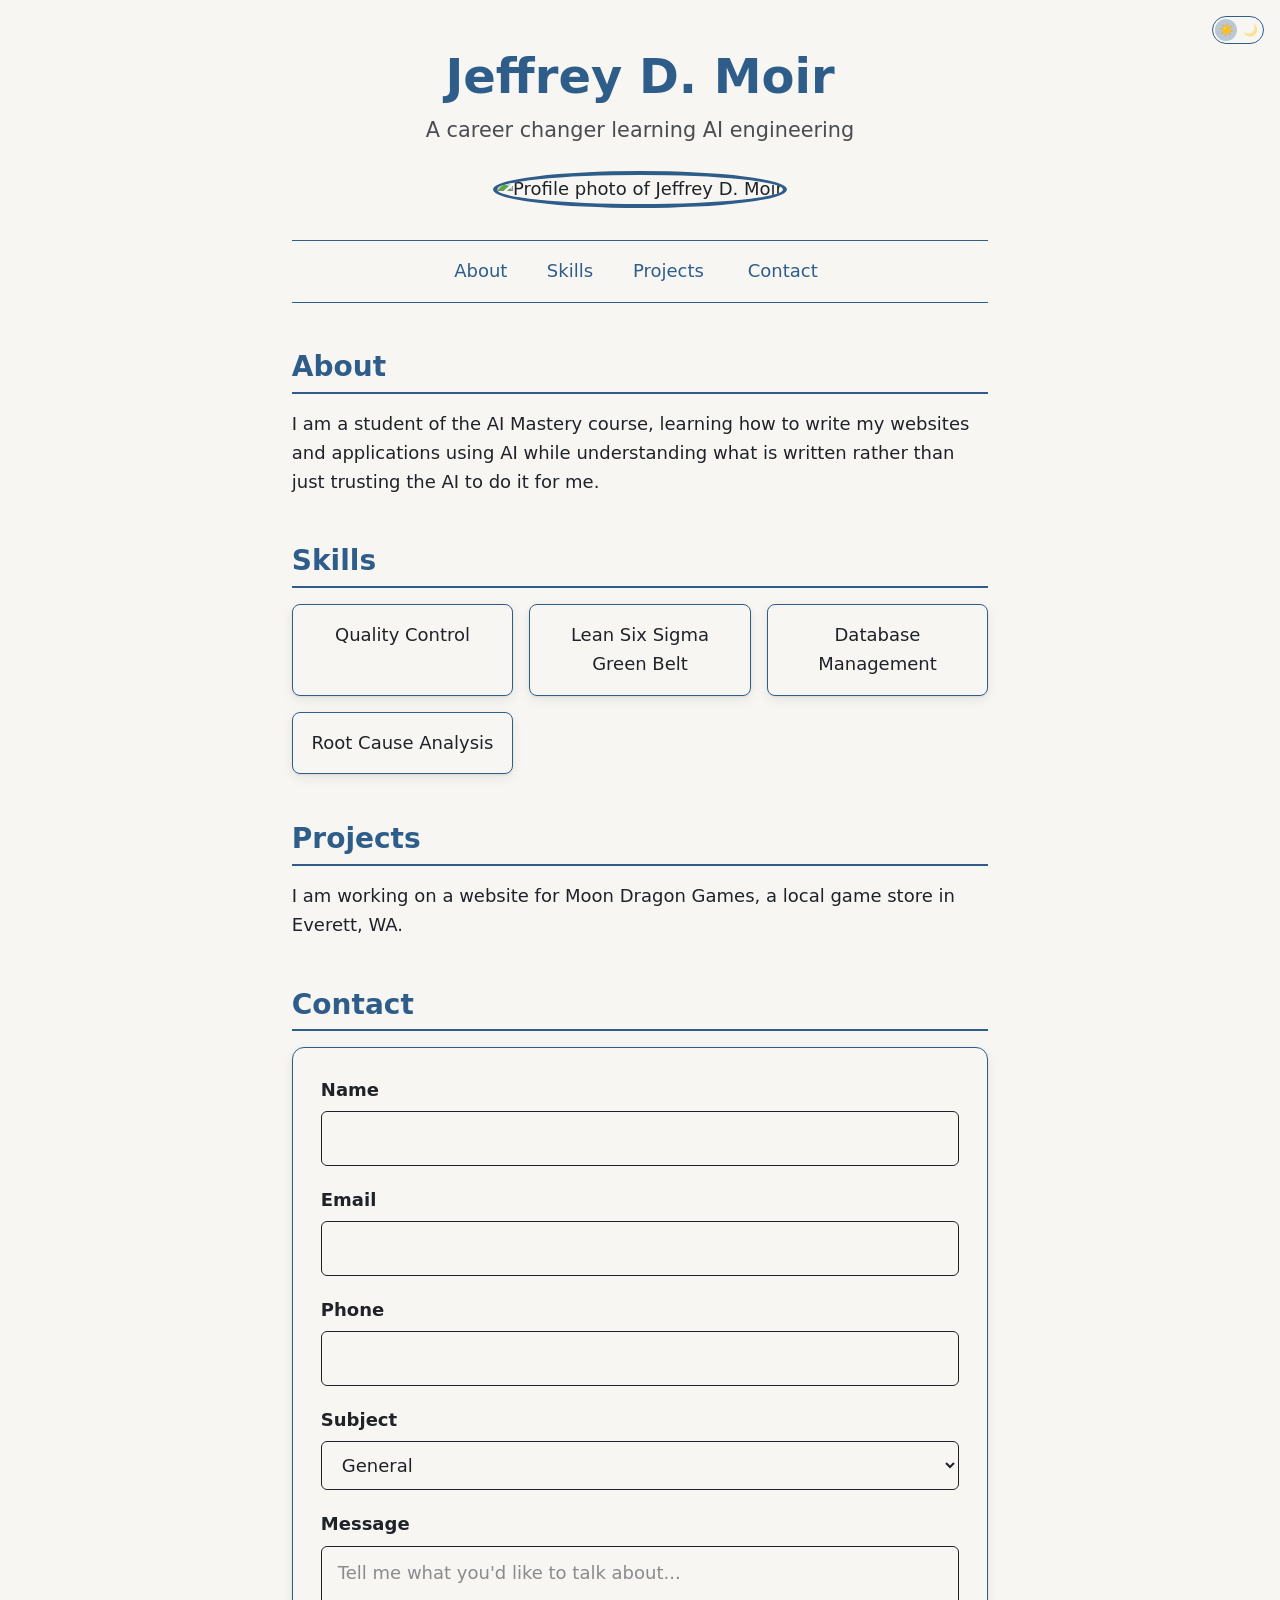
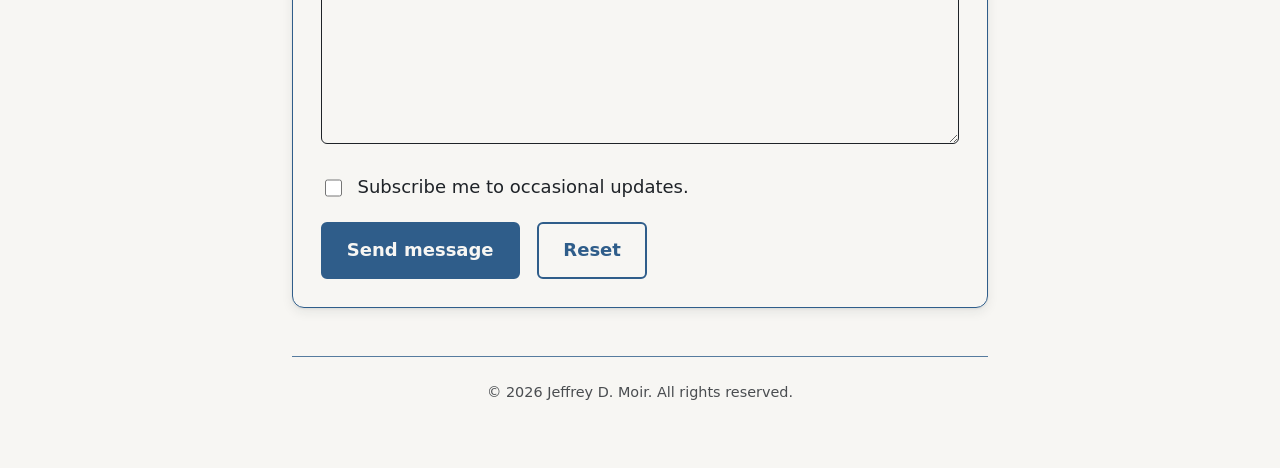
==== index.html @ f6b34861 "Add profile page with semantic HTML, mobile-first CSS, and theme toggle" ====
<!DOCTYPE html>
<!--
  ============================================================
  FILE OVERVIEW: index.html, the personal profile page for Jeffrey D. Moir
  ============================================================
  This file holds the page's content and structure (HTML). All of the
  look and layout (colors, fonts, spacing) lives in a separate file,
  styles.css, which is linked in the <head> below. The light/dark theme
  button is powered by a small JavaScript file, script.js, also linked
  in the <head>. No frameworks are used.
  Comments like this one are "non-executable": the browser skips them
  and never shows them on the page. They're notes for whoever reads the code.

  Page layout from top to bottom:
    1. <header>  : light/dark theme slide switch (pinned to the top right), name, tagline, and profile photo
    2. <nav>     : navigation links (About, Skills, Projects, Contact)
    3. <main>    : the main content, split into four sections:
         - About
         - Skills
         - Projects
         - Contact (a form with name, email, phone, subject, message,
           a subscribe checkbox, a hidden anti-spam field, and Send/Reset buttons)
    4. <footer>  : copyright line

  The line above this comment, <!DOCTYPE html>, tells the browser
  "this is a modern HTML5 page." It must always be the very first line.
-->

<!-- START OF PAGE: <html> wraps the whole page. lang="en" tells browsers and screen readers the page is in English. -->
<html lang="en">

<!-- ===== HEAD: information ABOUT the page. Nothing in here shows up on the page itself. ===== -->
<head>
  <!-- Sets the character encoding so letters, symbols, and punctuation display correctly. -->
  <meta charset="UTF-8">
  <!-- Makes the page fit the width of the screen, so it works on phones too. -->
  <meta name="viewport" content="width=device-width, initial-scale=1.0">
  <!-- The text shown on the browser tab. -->
  <title>Jeffrey D. Moir | Profile</title>
  <!-- Links the stylesheet. rel="stylesheet" says "this file is CSS," and href is where to find it
       (styles.css in the same folder as this page). -->
  <link rel="stylesheet" href="styles.css">
  <!-- Loads the JavaScript file that runs the light/dark theme slide switch.
       It's placed in the <head> (and not at the end of the page) on purpose: it needs to apply
       a saved theme choice BEFORE the page appears, so the page doesn't flash the wrong colors. -->
  <script src="script.js"></script>
</head>
<!-- ===== END OF HEAD ===== -->

<!-- ===== BODY: everything inside here is what you actually see on the page. ===== -->
<body>

  <!-- ===== HEADER: the introductory area at the top of the page (name, tagline, photo). ===== -->
  <header>
    <!-- THEME SLIDE SWITCH: a small sliding switch that changes the page between light and dark.
         A sun sits on the left end and a moon on the right end. A round "knob" slides
         to whichever side is active. styles.css draws it and pins it to the top-right corner.
         type="button" = a plain button that runs code (it isn't part of the form and doesn't submit anything).
         id="theme-toggle" = a unique name so script.js can find it.
         role="switch" = tells screen readers this is an on/off switch, not an ordinary button.
         aria-checked = whether the switch is "on" ("true" = dark theme, "false" = light theme).
           script.js flips this value on every click, and styles.css uses it to move the knob.
         aria-label = the name screen readers announce, e.g. "Dark theme, switch, off".
         Inside: three <span>s (plain containers with no meaning of their own) for the sun, the moon,
         and the knob. aria-hidden="true" hides them from screen readers, since they're only decoration. -->
    <button type="button" id="theme-toggle" role="switch" aria-checked="false" aria-label="Dark theme">
      <span class="theme-icon theme-sun" aria-hidden="true">☀️</span>
      <span class="theme-icon theme-moon" aria-hidden="true">🌙</span>
      <span class="theme-knob" aria-hidden="true"></span>
    </button>

    <!-- The main heading of the page: my name. A page should have only one <h1>. -->
    <h1>Jeffrey D. Moir</h1>
    <!-- A paragraph holding my tagline, which sits right under my name. -->
    <p>A career changer learning AI engineering</p>
    <!-- Profile photo (a placeholder image for now).
         src    = where the image comes from
         alt    = a text description, read aloud by screen readers and shown if the image fails to load
         width/height = the image size in pixels, so the page saves the right amount of space while it loads -->
    <img src="https://placehold.co/200x200" alt="Profile photo of Jeffrey D. Moir" width="200" height="200">
  </header>
  <!-- ===== END OF HEADER ===== -->

  <!-- ===== NAV: the navigation menu. <nav> tells browsers and screen readers "these are the main site links." ===== -->
  <nav>
    <!-- An unordered list (<ul>) is the standard way to group navigation links. Each <li> is one list item. -->
    <ul>
      <!-- Each <a> is a link. href="#about" means "jump to the element on this page with id="about"."
           The # tells the browser to look on the same page instead of opening a new one.
           data-text repeats the link's word. styles.css uses it to save room for the bold
           version of the word, so the links don't shift sideways when one turns bold on hover.
           (If you rename a link, change its data-text to match.) -->
      <li><a href="#about" data-text="About">About</a></li>
      <li><a href="#skills" data-text="Skills">Skills</a></li>
      <li><a href="#projects" data-text="Projects">Projects</a></li>
      <li><a href="#contact" data-text="Contact">Contact</a></li>
    </ul>
  </nav>
  <!-- ===== END OF NAV ===== -->

  <!-- ===== MAIN: the central content of the page. A page should have only one <main>. ===== -->
  <main>

    <!-- ----- ABOUT SECTION: a short introduction about me. A <section> groups related content under its own heading.
         id="about" is the name the "About" nav link jumps to. ----- -->
    <section id="about">
      <!-- Section heading. <h2> is one level below the page's <h1>. -->
      <h2>About</h2>
      <!-- A paragraph describing what I'm learning and why. -->
      <p>I am a student of the AI Mastery course, learning how to write my websites and applications using AI while understanding what is written rather than just trusting the AI to do it for me.</p>
    </section>
    <!-- ----- END OF ABOUT SECTION ----- -->

    <!-- ----- SKILLS SECTION: a list of my professional skills.
         id="skills" gives this section a unique name. The "Skills" nav link jumps here, and
         styles.css uses it to lay out just this list as a grid. ----- -->
    <section id="skills">
      <!-- Section heading. -->
      <h2>Skills</h2>
      <!-- An unordered (bulleted) list, since the order of the skills doesn't matter. Each <li> is one skill. -->
      <ul>
        <li>Quality Control</li>
        <li>Lean Six Sigma Green Belt</li>
        <li>Database Management</li>
        <li>Root Cause Analysis</li>
      </ul>
    </section>
    <!-- ----- END OF SKILLS SECTION ----- -->

    <!-- ----- PROJECTS SECTION: the project I'm working on right now.
         id="projects" is the name the "Projects" nav link jumps to. ----- -->
    <section id="projects">
      <!-- Section heading. -->
      <h2>Projects</h2>
      <!-- A paragraph describing the current project. -->
      <p>I am working on a website for Moon Dragon Games, a local game store in Everett, WA.</p>
    </section>
    <!-- ----- END OF PROJECTS SECTION ----- -->

    <!-- ----- CONTACT SECTION: a form visitors can fill out to send me a message.
         id="contact" is the name the "Contact" nav link jumps to. ----- -->
    <section id="contact">
      <!-- Section heading. -->
      <h2>Contact</h2>

      <!-- START OF CONTACT FORM: <form> groups all the fields so they get sent together when the button is clicked.
           There is no "action" (where to send the data) yet, so for now clicking Send just reloads the page.
           A real destination will be added later. -->
      <form>

        <!-- NAME FIELD: <label for="name"> is connected to the input with id="name".
             That link lets screen readers announce the label, and clicking the label puts the cursor in the box.
             type="text" = a single line of text. "required" = the browser won't send the form if this is empty.
             pattern = a rule the entry must match, so real names like "O'Brien", "Mary-Jane", "José", and "Jeffrey D. Moir" work.
             Reading the rule piece by piece:
               \p{L}      = the first character must be a letter from any language (so A, z, é, ñ, ü all count)
               [ ... ]*   = then any number (*) of the characters listed inside the brackets:
                   \p{L}  = any letter
                   \p{M}  = accent marks that some keyboards type as a separate piece after a letter
                   ' and ’ = straight and curly apostrophes (phones often turn ' into ’ automatically)
                   space and . = for middle names and initials
                   \-     = a hyphen (the backslash tells the browser it means a real "-")
             Numbers and other symbols (like @ or #) are still rejected.
             title = the hint the browser shows when the entry breaks that rule. -->
        <p>
          <label for="name">Name</label>
          <input type="text" id="name" name="name" pattern="\p{L}[\p{L}\p{M}'’ .\-]*" title="Please use letters, spaces, hyphens, apostrophes, or periods." required>
        </p>

        <!-- EMAIL FIELD: type="email" makes the browser check that the entry looks like an email address (has an @, etc.).
             On phones it also shows a keyboard with the @ key. "required" = must be filled in. -->
        <p>
          <label for="email">Email</label>
          <input type="email" id="email" name="email" required>
        </p>

        <!-- PHONE FIELD: type="tel" is for telephone numbers. On phones it shows a number keypad.
             It doesn't check the format (phone formats differ around the world), and it's optional because it has no "required". -->
        <p>
          <label for="phone">Phone</label>
          <input type="tel" id="phone" name="phone">
        </p>

        <!-- SUBJECT DROPDOWN: <select> creates a drop-down menu, and each <option> is one choice in it.
             "value" is what gets sent with the form; the text between the tags is what the visitor sees.
             The first option is picked by default. -->
        <p>
          <label for="subject">Subject</label>
          <select id="subject" name="subject">
            <option value="general">General</option>
            <option value="project-inquiry">Project inquiry</option>
            <option value="other">Other</option>
          </select>
        </p>

        <!-- MESSAGE BOX: <textarea> is a larger, multi-line text box for longer messages.
             "placeholder" shows grey hint text that disappears when the visitor starts typing.
             rows = how many lines tall the box starts. "required" = must be filled in. -->
        <p>
          <label for="message">Message</label>
          <textarea id="message" name="message" rows="6" placeholder="Tell me what you'd like to talk about..." required></textarea>
        </p>

        <!-- SUBSCRIBE CHECKBOX: type="checkbox" is a box the visitor can tick or leave blank.
             If ticked, the form sends subscribe=yes (the "value"). If left blank, nothing is sent for it.
             The label comes after the box here, which is the usual order for checkboxes. -->
        <p>
          <input type="checkbox" id="subscribe" name="subscribe" value="yes">
          <label for="subscribe">Subscribe me to occasional updates.</label>
        </p>

        <!-- HONEYPOT FIELD (anti-spam trap): a field real people never see, so they leave it empty.
             Spam bots fill in every field they find, so if this one has text, the message is from a bot and can be thrown away.
             The "hidden" attribute keeps the whole paragraph off the page without needing CSS.
             aria-hidden="true" = screen readers skip it too.
             tabindex="-1" = pressing Tab never lands on it.
             autocomplete="off" = the browser won't auto-fill it for a real visitor by mistake.
             The name "website" is chosen on purpose because it looks like a normal field to a bot. -->
        <p hidden aria-hidden="true">
          <label for="website">Leave this field empty</label>
          <input type="text" id="website" name="website" tabindex="-1" autocomplete="off">
        </p>

        <!-- BUTTONS: both sit in the same paragraph so they appear side by side.
             type="submit" = sends the form (the browser checks the required fields and the name pattern first).
             type="reset"  = clears every field back to how it started. It doesn't send anything. -->
        <p>
          <button type="submit">Send message</button>
          <button type="reset">Reset</button>
        </p>

      </form>
      <!-- END OF CONTACT FORM -->

    </section>
    <!-- ----- END OF CONTACT SECTION ----- -->

  </main>
  <!-- ===== END OF MAIN ===== -->

  <!-- ===== FOOTER: the closing area at the bottom of the page, usually for copyright and contact info. ===== -->
  <footer>
    <!-- Copyright line. &copy; is a special code that displays the © symbol. -->
    <p>&copy; 2026 Jeffrey D. Moir. All rights reserved.</p>
  </footer>
  <!-- ===== END OF FOOTER ===== -->

</body>
<!-- ===== END OF BODY ===== -->

</html>
<!-- END OF PAGE -->
---- styles.css ----
/*
  ============================================================
  FILE OVERVIEW: styles.css, the look and layout for index.html
  ============================================================
  CSS (Cascading Style Sheets) controls how the page looks: colors,
  fonts, spacing, and layout. Each "rule" has two parts:
    - a selector (WHICH elements to style, e.g. "nav ul")
    - declarations inside { } (HOW to style them, e.g. "color: red;")
  Comments like this one, between slash-star and star-slash, are
  skipped by the browser. They're notes for whoever reads the code.

  Sections in this file, from top to bottom:
    1. Color palette (variables), with light and dark versions
    2. Base page setup (body, fonts, centering)
    3. Headings and text
    4. Header (name, tagline, photo)
   4b. Theme slide switch (top right)
    5. Navigation (flexbox)
    6. Main sections (spacing between sections)
    7. Skills (grid)
    8. Contact form (inputs, focus states, buttons)
    9. Footer
   10. Responsive layout: the @media block for screens 768px and wider
   11. Tablet tweaks: the @media block for screens 768px to 1023px only

  MOBILE FIRST: sections 1-9 style the page for phones. Sections 10 and 11
  at the very bottom adjust it for bigger screens, using two breakpoints:
    - under 768px          = phone   (sections 1-9 only)
    - 768px to 1023px      = tablet  (sections 1-9, plus 10, plus 11)
    - 1024px and wider     = desktop (sections 1-9, plus 10)

  About "rem": 1rem = the browser's base font size (usually 16px).
  Using rem for spacing means everything grows or shrinks together
  if someone raises their browser's text size.
*/


/* ===== 1. COLOR PALETTE =====
   :root means "the whole page." The names starting with -- are
   "custom properties" (variables): a color is defined once here and
   reused everywhere with var(--name). To change a color across the
   whole site, you only change it in this one spot.
   Only three colors are used, as planned.
   color-scheme: light tells the browser to draw its own built-in parts
   (scrollbars, the dropdown menu, the checkbox) in their light style. */
:root {
  --color-background: #f7f6f3; /* warm off-white for the page background */
  --color-text: #1f2328;       /* near-black for body text (softer on the eyes than pure #000000) */
  --color-accent: #2f5d8a;     /* calm blue for headings, links, and highlights */
  color-scheme: light;

  /* SHADOW: used to make cards look slightly raised off the page.
     It isn't a fourth palette color. It's a see-through version of the near-black text color.
     rgb(31 35 40 / 0.08) = red 31, green 35, blue 40 (the same as #1f2328), at 8% strength.
     The two shadows are stacked: a tight one right under the card, and a wide soft one around it. */
  --shadow: 0 1px 2px rgb(31 35 40 / 0.08), 0 4px 12px rgb(31 35 40 / 0.08);
  /* A slightly stronger shadow, for when the mouse is over a skill card. */
  --shadow-hover: 0 2px 4px rgb(31 35 40 / 0.1), 0 8px 20px rgb(31 35 40 / 0.12);
}

/* DARK THEME: the same three color names, given dark-mode values.
   :root[data-theme="dark"] means "the <html> element, but only when it has
   data-theme="dark"." script.js adds that when dark mode is chosen.
   Because every rule below uses var(--color-...), swapping these three values
   recolors the whole page at once.
   The accent is a lighter blue here, because the original dark blue would be
   hard to read on a dark background. */
:root[data-theme="dark"] {
  --color-background: #1a1d21; /* deep charcoal (softer than pure black) */
  --color-text: #e6e4df;       /* warm off-white text */
  --color-accent: #8db8e3;     /* light blue for headings, links, and highlights */
  color-scheme: dark;

  /* Dark-mode shadows: stronger and fully dark (black at 35-50%), because a faint
     shadow disappears against a dark background. */
  --shadow: 0 1px 2px rgb(0 0 0 / 0.35), 0 4px 12px rgb(0 0 0 / 0.35);
  --shadow-hover: 0 2px 4px rgb(0 0 0 / 0.4), 0 8px 20px rgb(0 0 0 / 0.5);
}
/* ===== END OF COLOR PALETTE ===== */


/* ===== 2. BASE PAGE SETUP ===== */

/* Makes width and height include padding and borders. Without this, adding
   padding to a full-width input would make it wider than its container.
   The * means "every element," and ::before/::after cover the extra bits CSS can add. */
*,
*::before,
*::after {
  box-sizing: border-box;
}

/* The body is the whole visible page.
   - font-family: a "system font stack." system-ui uses the computer's own built-in
     font (Segoe UI on Windows, San Francisco on Mac). If that's unavailable, the
     browser tries the next name in the list, ending with any sans-serif font.
     Nothing is downloaded, so text appears instantly.
   - font-size uses clamp() so the text grows smoothly from 16px on a phone to 18px on
     a desktop, with no breakpoints. See "FLUID FONT SIZES" in section 3 for how it works.
   - line-height 1.6 = space between lines, 1.6 times the text size, for easy reading.
   - MOBILE FIRST: these are the PHONE settings. Larger screens change them in the
     "RESPONSIVE LAYOUT" section at the bottom of this file.
   - margin: 0 = no extra space around the page, so it uses the full phone width.
   - padding = slim breathing room inside the edges (1rem left/right) so text never
     touches the screen edge. The top is taller (3.75rem) so the theme slide switch,
     which is pinned to the top-right corner, doesn't sit on top of my name. */
body {
  font-family: system-ui, -apple-system, "Segoe UI", Roboto, "Helvetica Neue", Arial, sans-serif;
  font-size: clamp(1rem, 0.93rem + 0.31vw, 1.125rem);
  line-height: 1.6;
  color: var(--color-text);
  background-color: var(--color-background);
  margin: 0;
  padding: 3.75rem 1rem 2rem;
}

/* SMOOTH SCROLLING: when a nav link is clicked, the page glides down to its section
   instead of jumping there instantly. "html" is the whole page, which is what scrolls. */
html {
  scroll-behavior: smooth;
}

/* For people who turned on "reduce motion" in their computer settings, go back to the
   instant jump, since a gliding page can make some people feel dizzy. */
@media (prefers-reduced-motion: reduce) {
  html {
    scroll-behavior: auto;
  }
}

/* Leaves 1.5rem of space above a section when a nav link jumps to it, so its heading
   doesn't sit pressed against the very top edge of the screen. */
main section {
  scroll-margin-top: 1.5rem;
}

/* Images never grow wider than their container (important on small phone screens).
   height: auto keeps the picture's shape from getting squished. */
img {
  max-width: 100%;
  height: auto;
}
/* ===== END OF BASE PAGE SETUP ===== */


/* ===== 3. HEADINGS AND TEXT ===== */

/* FLUID FONT SIZES WITH clamp()
   Instead of jumping between fixed sizes at breakpoints, the main text sizes on this
   page grow smoothly as the screen gets wider. They use clamp(), which takes 3 values:

       clamp( SMALLEST , PREFERRED , LARGEST )

   - SMALLEST: the size never goes below this (used on small phones).
   - LARGEST:  the size never goes above this (used on big screens).
   - PREFERRED: the size in between, which changes with the screen width.
     It's written like "1.42rem + 2.47vw":
       * "vw" means "viewport width": 1vw = 1% of the browser window's width.
         So the vw part grows as the window gets wider.
       * The rem part is a fixed starting amount. Mixing rem in means the text
         still grows if someone turns up their browser's text size (an
         accessibility setting), which pure vw sizes would ignore.

   The numbers are worked out so each size is at its SMALLEST on a 375px-wide phone
   and reaches its LARGEST on a 1024px-wide screen, growing evenly in between:

       Text            Phone (375px)     Desktop (1024px and wider)
       Body text       1rem    (16px)    1.125rem (18px)
       My name (h1)    2rem    (32px)    3rem     (48px)
       Headings (h2)   1.375rem (22px)   1.75rem  (28px)
       Tagline         1.1rem  (17.6px)  1.3rem   (20.8px)
*/

/* All headings use the accent color and a tighter line-height
   (big text looks too spread out at 1.6). */
h1,
h2 {
  color: var(--color-accent);
  line-height: 1.2;
}

/* The page title (my name): large and bold, with no gap above it.
   Fluid size: 2rem on phones, growing smoothly to 3rem on desktops (see FLUID FONT SIZES above). */
h1 {
  font-size: clamp(2rem, 1.42rem + 2.47vw, 3rem);
  margin: 0 0 0.5rem;
}

/* Section headings: a thin accent line underneath to separate each section.
   Fluid size: 1.375rem on phones, growing smoothly to 1.75rem on desktops. */
h2 {
  font-size: clamp(1.375rem, 1.16rem + 0.92vw, 1.75rem);
  margin: 0 0 1rem;
  padding-bottom: 0.5rem;
  border-bottom: 2px solid var(--color-accent);
}

/* Paragraphs: remove the default top gap and keep a gap below, so spacing is predictable. */
p {
  margin: 0 0 1rem;
}

/* Links use the accent color. */
a {
  color: var(--color-accent);
}
/* ===== END OF HEADINGS AND TEXT ===== */


/* ===== 4. HEADER (name, tagline, photo) ===== */

/* Centers everything in the header and adds space below it. */
header {
  text-align: center;
  margin-bottom: 2rem;
}

/* The tagline: slightly larger and a little faded, so the name stands out more.
   "header p" means "only paragraphs inside the header."
   Fluid size: 1.1rem on phones, growing smoothly to 1.3rem on desktops. */
header p {
  font-size: clamp(1.1rem, 0.98rem + 0.49vw, 1.3rem);
  opacity: 0.8;
}

/* The profile photo: border-radius 50% turns the square into a circle,
   and the border adds an accent-colored ring around it. */
header img {
  border-radius: 50%;
  border: 4px solid var(--color-accent);
  margin-top: 0.5rem;
}
/* ===== END OF HEADER ===== */


/* ===== 4b. THEME SLIDE SWITCH (top right) ===== */

/* THE TRACK: the pill-shaped outline the knob slides along.
   - position: fixed pins it to the screen, so it stays in the top-right corner
     even while scrolling. top/right set how far it sits from those edges.
   - width/height plus border-radius 999px (a very large rounding) make a pill shape.
   - padding: 0 removes the built-in padding buttons have, so the pieces inside line up exactly.
   - z-index: 10 keeps it on top of any page content that scrolls underneath it.
   - It uses the page's own colors and a thin 1px outline, so it blends in quietly
     and switches along with the theme. */
#theme-toggle {
  position: fixed;
  top: 1rem;
  right: 1rem;
  z-index: 10;
  width: 3.25rem;
  height: 1.75rem;
  padding: 0;
  background-color: var(--color-background);
  border: 1px solid var(--color-accent);
  border-radius: 999px;
  cursor: pointer;
}

/* THE SUN AND MOON ICONS: both sit inside the track, one at each end.
   - position: absolute places each one at an exact spot inside the track
     (the track's own "position: fixed" makes it the reference point).
   - top: 50% plus translateY(-50%) centers them up-and-down.
   - width/height match the knob, so each icon sits exactly where the knob stops.
   - display: grid with place-items: center puts the emoji in the middle of that spot.
   - z-index: 1 keeps the icons on top of the knob, so the knob shows behind its icon.
   - opacity: 0.45 fades them, since the inactive one should stay in the background.
   - transition fades the brightness smoothly when the theme changes. */
.theme-icon {
  position: absolute;
  top: 50%;
  transform: translateY(-50%);
  z-index: 1;
  width: 1.375rem;
  height: 1.375rem;
  display: grid;
  place-items: center;
  font-size: 0.75rem;
  line-height: 1;
  opacity: 0.45;
  transition: opacity 0.2s ease;
}

/* The sun goes at the left end, the moon at the right end (0.125rem in from each edge). */
.theme-sun {
  left: 0.125rem;
}
.theme-moon {
  right: 0.125rem;
}

/* THE KNOB: the round marker that slides to the active side.
   - It starts on the left, behind the sun (light theme).
   - Its fill is a soft, see-through version of the accent color: color-mix blends
     30% accent with 70% transparent, so it's visible without being loud.
   - transition makes it glide over 0.2 seconds instead of jumping. */
.theme-knob {
  position: absolute;
  top: 50%;
  left: 0.125rem;
  transform: translateY(-50%);
  width: 1.375rem;
  height: 1.375rem;
  border-radius: 50%;
  background-color: color-mix(in srgb, var(--color-accent) 30%, transparent);
  transition: transform 0.2s ease;
}

/* LIGHT THEME (aria-checked="false"): the sun is the active icon, so it's shown at full strength.
   [aria-checked="false"] means "only when the switch has aria-checked set to false."
   script.js sets that value. */
#theme-toggle[aria-checked="false"] .theme-sun {
  opacity: 1;
}

/* DARK THEME (aria-checked="true"): the moon is shown at full strength, and the knob
   slides right by 1.5rem so it sits behind the moon.
   translate(1.5rem, -50%) = move 1.5rem to the right, and keep it centered up-and-down. */
#theme-toggle[aria-checked="true"] .theme-moon {
  opacity: 1;
}
#theme-toggle[aria-checked="true"] .theme-knob {
  transform: translate(1.5rem, -50%);
}

/* On hover, the outline gets a little thicker, so it's clear the switch reacts. */
#theme-toggle:hover {
  box-shadow: 0 0 0 1px var(--color-accent);
}

/* Keyboard focus ring (shown when someone reaches the switch with the Tab key). */
#theme-toggle:focus-visible {
  outline: 3px solid var(--color-accent);
  outline-offset: 3px;
}

/* For people who turned on "reduce motion" in their computer settings: the knob
   jumps straight to its new side instead of sliding. */
@media (prefers-reduced-motion: reduce) {
  .theme-knob,
  .theme-icon {
    transition: none;
  }
}
/* ===== END OF THEME SLIDE SWITCH ===== */


/* ===== 5. NAVIGATION (flexbox) ===== */

/* The nav bar: thin lines above and below frame the links, with space around them.
   container-type: inline-size turns the nav into a "container": the rules below can
   then measure the NAV's own width (not the whole screen's) and react to it. That's
   what lets the links squeeze together and then stack at exactly the right moment. */
nav {
  border-top: 1px solid var(--color-accent);
  border-bottom: 1px solid var(--color-accent);
  padding: 0.75rem 0;
  margin-bottom: 3rem;
  container-type: inline-size;
}

/* The list of links, laid out with flexbox, in one horizontal row at every size
   (until the nav gets too narrow; see the next rule).
   - display: flex with flex-direction: row puts the links side by side.
   - justify-content: center keeps the row in the middle.
   - align-items: center lines the links up neatly across the row.
   - list-style: none removes the bullet points, and margin/padding 0 removes the
     default indent that lists have.
   - gap: the space between links SHRINKS SMOOTHLY as the nav gets narrower:
       clamp(0rem, 25cqi - 4.5rem, 1rem)
     * "cqi" = "container query inline": 1cqi = 1% of the nav's width.
     * So the middle value grows and shrinks with the nav's width. The numbers are
       worked out so the gap is a full 1rem (16px) when the nav is 352px wide or
       wider, then shrinks evenly to 0 at 288px wide.
     * clamp() keeps it between 0 (never negative) and 1rem (never bigger).
     Each link also has its own padding (see "nav a" below), so even at gap 0 the
     words still have a little breathing room and never touch. */
nav ul {
  display: flex;
  flex-direction: row;
  justify-content: center;
  align-items: center;
  gap: clamp(0rem, 25cqi - 4.5rem, 1rem);
  list-style: none;
  margin: 0;
  padding: 0;
}

/* WHEN THE LINKS NO LONGER FIT SIDE BY SIDE: stack them, one above the other.
   @container works like @media, but it checks the nav's width instead of the screen's.
   The four links need about 270px in a row, so once the nav is narrower than 18rem
   (288px), they're about to overlap. At that point they switch to a column
   (flex-direction: column), centered, with a small 0.5rem gap between them.
   On a phone with this page's side padding, that happens on screens about 320px wide or narrower. */
@container (max-width: 18rem) {
  nav ul {
    flex-direction: column;
    gap: 0.5rem;
  }
}

/* The nav links: normal weight, no underline, with a little padding so they're easier to tap.
   display: inline-grid is part of the "no shifting" trick explained just below. */
nav a {
  display: inline-grid;
  font-weight: 400;
  text-decoration: none;
  padding: 0.25rem 0.5rem;
}

/* THE "NO SHIFTING" TRICK: bold letters are wider than normal ones, so a word that turns
   bold on hover would get wider and push the other links sideways.
   To prevent that, ::after adds an invisible bold copy of the word (taken from the
   link's data-text in index.html) underneath the real one.
   - content: attr(data-text) = use the data-text value as the copy's text.
   - visibility: hidden and height: 0 = the copy is invisible and takes no height,
     but it still takes up its full bold WIDTH.
   Because the link is an inline-grid, the real word and the copy share one column,
   which is always as wide as the bold version. So the link's width never changes. */
nav a::after {
  content: attr(data-text);
  font-weight: 700;
  visibility: hidden;
  height: 0;
  overflow: hidden;
}

/* When the mouse is over a link, or it's reached with the Tab key (:focus-visible),
   the word turns bold as a hint that it's clickable. No underline. */
nav a:hover,
nav a:focus-visible {
  font-weight: 700;
}
/* ===== END OF NAVIGATION ===== */


/* ===== 6. MAIN SECTIONS ===== */

/* Generous space below every section so the page breathes.
   "main section" means "sections inside <main>." */
main section {
  margin-bottom: 3rem;
}
/* ===== END OF MAIN SECTIONS ===== */


/* ===== 7. SKILLS (grid) ===== */

/* The skills list, laid out with CSS grid. "#skills ul" means "the list inside the
   element with id="skills"" (the # means id).
   - display: grid arranges the items into rows and columns.
   - grid-template-columns: 1fr = one column that fills the full width ("1fr" = one
     equal share of the space). These are the PHONE settings (mobile first), so the
     skills sit in a single column, one card per row. The "RESPONSIVE LAYOUT" section
     at the bottom of this file adds more columns on larger screens.
   - gap: space between the boxes, both across and down.
   - list-style/padding: remove the bullets and default indent. */
#skills ul {
  display: grid;
  grid-template-columns: 1fr;
  gap: 1rem;
  list-style: none;
  margin: 0;
  padding: 0;
}

/* Each skill becomes a small raised card: an accent-colored outline, rounded corners,
   padding inside, and centered text.
   box-shadow uses the --shadow value from the palette section to lift it off the page.
   transition makes the hover change below happen smoothly over 0.2 seconds instead of jumping. */
#skills li {
  border: 1px solid var(--color-accent);
  border-radius: 0.5rem;
  padding: 1rem;
  text-align: center;
  font-weight: 500;
  box-shadow: var(--shadow);
  transition: box-shadow 0.2s ease, transform 0.2s ease;
}

/* When the mouse is over a skill card, it rises a little:
   translateY(-2px) moves it up 2 pixels, and the shadow grows to match. */
#skills li:hover {
  box-shadow: var(--shadow-hover);
  transform: translateY(-2px);
}

/* Some people turn on "reduce motion" in their computer settings because movement
   bothers them. This media query respects that: no sliding, just the shadow change. */
@media (prefers-reduced-motion: reduce) {
  #skills li {
    transition: none;
  }
  #skills li:hover {
    transform: none;
  }
}
/* ===== END OF SKILLS ===== */


/* ===== 8. CONTACT FORM ===== */

/* Each field's paragraph gets space below it, so the fields don't feel cramped. */
form p {
  margin-bottom: 1.25rem;
}

/* The whole form becomes one raised card: padding inside so the fields
   don't touch the edges, a thin border, rounded corners, and the same soft
   shadow as the skill cards. */
form {
  padding: 1.75rem;
  border: 1px solid var(--color-accent);
  border-radius: 0.75rem;
  box-shadow: var(--shadow);
}

/* Removes the extra gap under the last row (the buttons), so the space at the
   bottom of the card matches the space at the top. */
form p:last-child {
  margin-bottom: 0;
}

/* Labels sit on their own line above their field (display: block), in bold. */
form label {
  display: block;
  font-weight: 600;
  margin-bottom: 0.4rem;
}

/* The text boxes, dropdown, and message box.
   input[type="text"] means "inputs whose type is text," and so on.
   The checkbox isn't in this list on purpose, because a full-width checkbox would look wrong.
   - width: 100% = full width of the form.
   - padding = comfortable space inside the box around the text.
   - font: inherit = use the page's font (form fields don't do this by default).
   - border / border-radius = a thin outline with slightly rounded corners. */
form input[type="text"],
form input[type="email"],
form input[type="tel"],
form select,
form textarea {
  width: 100%;
  padding: 0.75rem 1rem;
  font: inherit;
  color: var(--color-text);
  background-color: var(--color-background);
  border: 1px solid var(--color-text);
  border-radius: 0.375rem;
}

/* Lets the message box be resized taller or shorter, but not wider (which would break the layout). */
form textarea {
  resize: vertical;
}

/* Placeholder hint text: faded, so it's clearly a hint and not something already typed. */
form textarea::placeholder {
  color: var(--color-text);
  opacity: 0.5;
}

/* FOCUS STATES: what a field looks like when it's active (clicked into, or reached
   with the Tab key). A clear focus state shows people, especially keyboard users,
   exactly where they are in the form.
   - border-color switches to the accent color.
   - outline draws a thick accent ring around the box, and outline-offset leaves a
     small gap between the box and the ring. */
form input:focus,
form select:focus,
form textarea:focus {
  border-color: var(--color-accent);
  outline: 3px solid var(--color-accent);
  outline-offset: 2px;
}

/* The checkbox row: the label sits next to the box on the same line (display: inline),
   in normal weight, instead of on its own line like the other labels.
   input[type="checkbox"] + label means "the label right after a checkbox." */
form input[type="checkbox"] + label {
  display: inline;
  font-weight: normal;
  margin-left: 0.4rem;
}

/* Makes the checkbox a bit bigger and colors its tick mark with the accent color. */
form input[type="checkbox"] {
  width: 1.1rem;
  height: 1.1rem;
  accent-color: var(--color-accent);
  vertical-align: middle;
}

/* Both buttons: shared size, font, and shape.
   cursor: pointer shows the "hand" mouse pointer, a hint that it's clickable. */
form button {
  font: inherit;
  font-weight: 600;
  padding: 0.75rem 1.5rem;
  border: 2px solid var(--color-accent);
  border-radius: 0.375rem;
  cursor: pointer;
}

/* "Send message" is the main action, so it's a solid accent-colored button. */
form button[type="submit"] {
  background-color: var(--color-accent);
  color: var(--color-background);
  margin-right: 0.75rem;
}

/* "Reset" is a secondary action, so it's only outlined. Making it look less important
   lowers the chance someone clicks it by mistake and loses what they typed. */
form button[type="reset"] {
  background-color: transparent;
  color: var(--color-accent);
}

/* When the mouse is over a button, it fades slightly to show it will react. */
form button:hover {
  opacity: 0.85;
}

/* Keyboard focus ring for buttons and links. :focus-visible only shows the ring when
   someone uses the keyboard (Tab key), not on every mouse click. */
form button:focus-visible,
a:focus-visible {
  outline: 3px solid var(--color-accent);
  outline-offset: 3px;
}
/* ===== END OF CONTACT FORM ===== */


/* ===== 9. FOOTER ===== */

/* The footer: a thin line above it, centered smaller text, and space to separate it from the content. */
footer {
  border-top: 1px solid var(--color-accent);
  margin-top: 3rem;
  padding-top: 1.5rem;
  text-align: center;
  font-size: 0.9rem;
  opacity: 0.8;
}
/* ===== END OF FOOTER ===== */


/* ===== 10. RESPONSIVE LAYOUT: TABLETS AND DESKTOPS (768px and wider) =====
   This file is written "MOBILE FIRST": every rule above is the PHONE version of the
   page. This block then changes a few things for bigger screens.

   @media (min-width: 768px) is a "media query." The rules inside it only apply when
   the browser window is at least 768 pixels wide (about the width of a tablet held
   upright). Below 768px, the browser ignores this whole block and the phone styles
   above are used as-is.

   Because this block comes LAST in the file, its rules win over the matching
   phone rules above them (in CSS, when two rules conflict, the later one wins). */
@media (min-width: 768px) {

  /* PAGE WIDTH: re-centers the page in a comfortable reading column.
     - max-width 65ch = never wider than about 65 characters ("ch" = the width of the
       "0" character), so lines don't get too long to read comfortably.
     - margin: 0 auto = "auto" on the left and right splits the leftover space evenly,
       which centers the page horizontally.
     - padding = roomier edges than on phones (3rem top/bottom, 1.5rem left/right). */
  body {
    max-width: 65ch;
    margin: 0 auto;
    padding: 3rem 1.5rem;
  }

  /* SKILLS: from one column to as many as fit (2-3 on a tablet or computer).
     repeat(auto-fit, minmax(12rem, 1fr)) means: make as many columns as will fit,
     where each column is at least 12rem wide and they share the leftover space
     equally. */
  #skills ul {
    grid-template-columns: repeat(auto-fit, minmax(12rem, 1fr));
  }
}
/* ===== END OF RESPONSIVE LAYOUT ===== */


/* ===== 11. TABLET TWEAKS (768px to 1023px only) =====
   The second breakpoint is at 1024px. Tablets get everything from section 10 (the
   centered page and the skills grid), plus the touch-friendly tweaks below.
   At 1024px and wider (laptops and desktops, usually used with a mouse), this block
   switches off again.

   "(min-width: 768px) and (max-width: 1023px)" means BOTH must be true: the window is
   at least 768px wide AND at most 1023px wide. That range is "tablet size."

   Why these tweaks: tablets are tapped with a finger, which is much less precise than
   a mouse pointer. A common guideline is that anything tappable should be at least
   44px (2.75rem) tall, so these rules give the small controls more room. */
@media (min-width: 768px) and (max-width: 1023px) {

  /* NAV LINKS: bigger tap areas. More padding around each word makes the clickable
     area larger, and the gap shrinks a little to keep the row about the same width. */
  nav ul {
    gap: 0.5rem;
  }
  nav a {
    padding: 0.625rem 1rem;
  }

  /* FORM FIELDS: a minimum height of 3rem (48px) makes each box an easy target for a
     finger. min-height means "at least this tall," so the message box can still be taller. */
  form input[type="text"],
  form input[type="email"],
  form input[type="tel"],
  form select,
  form textarea {
    min-height: 3rem;
  }

  /* CHECKBOX: a bigger box that's easier to tick with a finger. */
  form input[type="checkbox"] {
    width: 1.4rem;
    height: 1.4rem;
  }

  /* THEME SLIDE SWITCH: 20% bigger, so it's easier to tap.
     scale(1.2) enlarges it, and transform-origin: top right makes it grow from its
     top-right corner, so it stays tucked into the same corner instead of drifting. */
  #theme-toggle {
    transform: scale(1.2);
    transform-origin: top right;
  }
}
/* ===== END OF TABLET TWEAKS ===== */
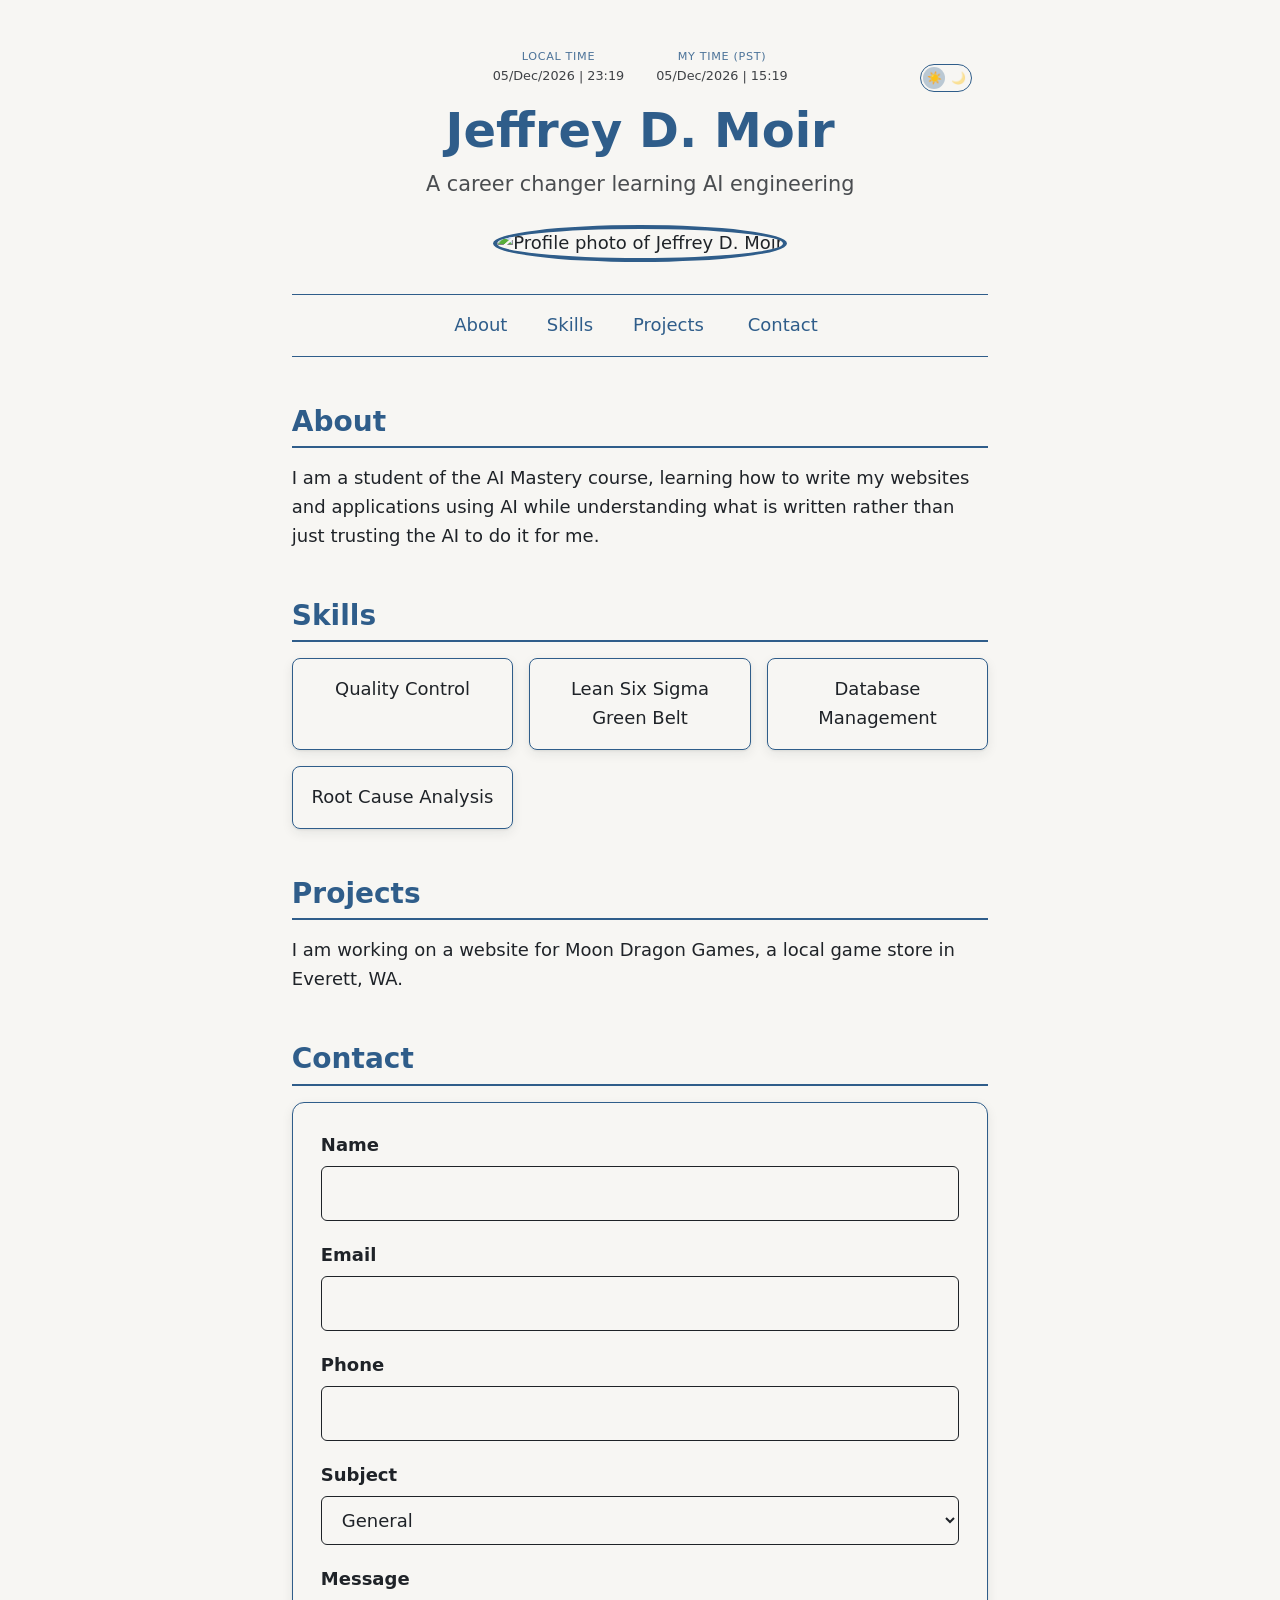
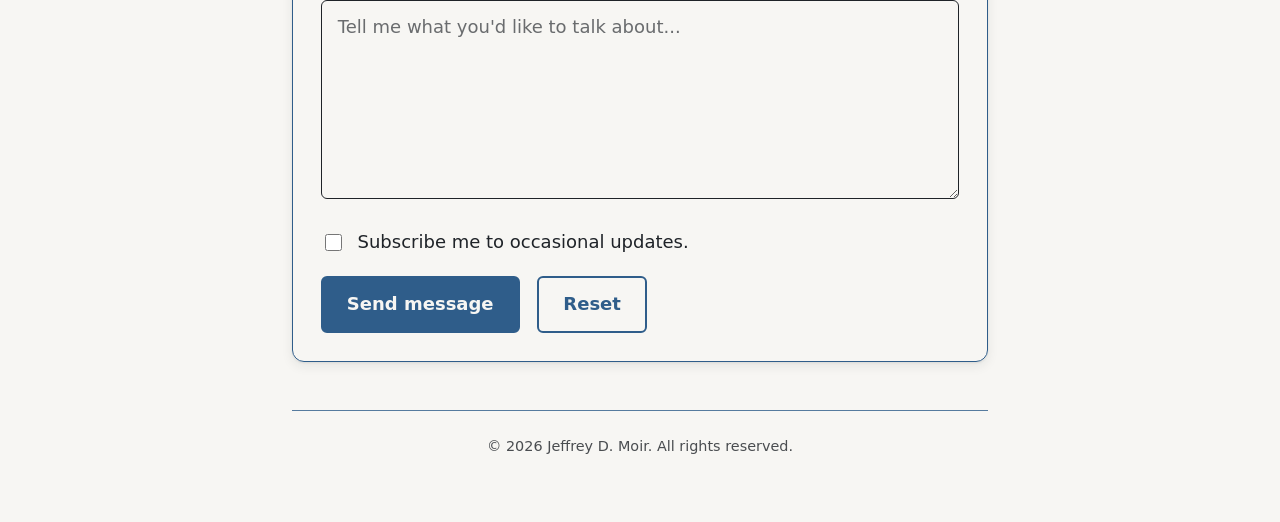
==== commit 1cfc9594: "Add dual-timezone clocks with Intl.DateTimeFormat and setInterval" ====
--- a/index.html
+++ b/index.html
@@ -12,7 +12,8 @@
   and never shows them on the page. They're notes for whoever reads the code.
 
   Page layout from top to bottom:
-    1. <header>  : light/dark theme slide switch (pinned to the top right), name, tagline, and profile photo
+    1. <header>  : light/dark theme slide switch (pinned to the top right), two clocks
+                   (the visitor's time and mine, added by script.js), name, tagline, and profile photo
     2. <nav>     : navigation links (About, Skills, Projects, Contact)
     3. <main>    : the main content, split into four sections:
          - About
@@ -37,10 +38,19 @@
   <meta name="viewport" content="width=device-width, initial-scale=1.0">
   <!-- The text shown on the browser tab. -->
   <title>Jeffrey D. Moir | Profile</title>
+  <!-- A one-sentence summary of the page. Search engines like Google show it under the page's
+       title in their results, and apps like texts, Slack, and LinkedIn often show it in link previews. -->
+  <meta name="description" content="Jeffrey D. Moir is a career changer learning AI engineering, with a background in quality control, Lean Six Sigma, and root cause analysis.">
+  <!-- The little icon shown on the browser tab (a "favicon"): my initials, JM, in a blue circle.
+       Instead of pointing at a separate image file, the picture is written right here as SVG code
+       (SVG = a way of describing a drawing with text). "data:image/svg+xml," means "the picture
+       follows in this attribute." %23 is the code for the # sign, which can't be typed directly
+       inside this kind of link. The circle uses the same blue as the page's light-theme accent. -->
+  <link rel="icon" href="data:image/svg+xml,%3Csvg xmlns='http://www.w3.org/2000/svg' viewBox='0 0 64 64'%3E%3Ccircle cx='32' cy='32' r='32' fill='%232f5d8a'/%3E%3Ctext x='32' y='42' font-family='system-ui,Segoe UI,Arial,sans-serif' font-size='28' font-weight='700' text-anchor='middle' fill='%23f7f6f3'%3EJM%3C/text%3E%3C/svg%3E">
   <!-- Links the stylesheet. rel="stylesheet" says "this file is CSS," and href is where to find it
        (styles.css in the same folder as this page). -->
   <link rel="stylesheet" href="styles.css">
-  <!-- Loads the JavaScript file that runs the light/dark theme slide switch.
+  <!-- Loads the JavaScript file that runs the light/dark theme slide switch and the two clocks.
        It's placed in the <head> (and not at the end of the page) on purpose: it needs to apply
        a saved theme choice BEFORE the page appears, so the page doesn't flash the wrong colors. -->
   <script src="script.js"></script>
@@ -50,7 +60,7 @@
 <!-- ===== BODY: everything inside here is what you actually see on the page. ===== -->
 <body>
 
-  <!-- ===== HEADER: the introductory area at the top of the page (name, tagline, photo). ===== -->
+  <!-- ===== HEADER: the introductory area at the top of the page (theme switch, clocks, name, tagline, photo). ===== -->
   <header>
     <!-- THEME SLIDE SWITCH: a small sliding switch that changes the page between light and dark.
          A sun sits on the left end and a moon on the right end. A round "knob" slides
@@ -69,6 +79,12 @@
       <span class="theme-knob" aria-hidden="true"></span>
     </button>
 
+    <!-- TWO CLOCKS: script.js adds them here, just above my name, when the page loads.
+         They're built by script.js (instead of being written out in this file) because they only
+         work with JavaScript running: this way there are never placeholder dashes or empty clocks
+         on the page, and if JavaScript is off, the clocks simply don't appear.
+         See "CLOCKS" in script.js for the HTML it adds. -->
+
     <!-- The main heading of the page: my name. A page should have only one <h1>. -->
     <h1>Jeffrey D. Moir</h1>
     <!-- A paragraph holding my tagline, which sits right under my name. -->
--- a/styles.css
+++ b/styles.css
@@ -13,7 +13,7 @@
     1. Color palette (variables), with light and dark versions
     2. Base page setup (body, fonts, centering)
     3. Headings and text
-    4. Header (name, tagline, photo)
+    4. Header (clocks, name, tagline, photo)
    4b. Theme slide switch (top right)
     5. Navigation (flexbox)
     6. Main sections (spacing between sections)
@@ -128,12 +128,6 @@
   }
 }
 
-/* Leaves 1.5rem of space above a section when a nav link jumps to it, so its heading
-   doesn't sit pressed against the very top edge of the screen. */
-main section {
-  scroll-margin-top: 1.5rem;
-}
-
 /* Images never grow wider than their container (important on small phone screens).
    height: auto keeps the picture's shape from getting squished. */
 img {
@@ -207,12 +201,62 @@
 /* ===== END OF HEADINGS AND TEXT ===== */
 
 
-/* ===== 4. HEADER (name, tagline, photo) ===== */
-
-/* Centers everything in the header and adds space below it. */
+/* ===== 4. HEADER (clocks, name, tagline, photo) ===== */
+
+/* Centers everything in the header and adds space below it.
+   container-type: inline-size lets the clocks rule below measure the header's own
+   width (the same trick the nav uses), so the clocks can stack when space runs out. */
 header {
   text-align: center;
   margin-bottom: 2rem;
+  container-type: inline-size;
+}
+
+/* THE TWO CLOCKS: one line, centered, above my name.
+   - display: flex puts the two clocks side by side.
+   - justify-content: center keeps the pair in the middle; align-items: center lines
+     them up with each other.
+   - gap: 2rem of space between the two clocks keeps them clearly separate.
+   - font-size 0.8rem keeps them small and quiet, so my name stays the main focus.
+   - font-variant-numeric: tabular-nums gives every digit the same width, so the clocks
+     don't wiggle sideways when the numbers change (a "1" is normally narrower than an "8").
+   - opacity 0.85 softens them a little, like the tagline.
+   This rule is more specific than "header p" (a class beats a plain tag), so the
+   tagline's bigger font size doesn't apply here. */
+.clocks {
+  display: flex;
+  justify-content: center;
+  align-items: center;
+  gap: 2rem;
+  margin: 0 0 1rem;
+  font-size: 0.8rem;
+  font-variant-numeric: tabular-nums;
+  opacity: 0.85;
+}
+
+/* Each clock: its label sits above its time (flex-direction: column). */
+.clock {
+  display: flex;
+  flex-direction: column;
+  align-items: center;
+}
+
+/* The small labels ("Local time" / "My time (PDT)"): in capital letters with a little
+   extra spacing between letters, and in the accent color, so they read as labels. */
+.clock-label {
+  font-size: 0.7rem;
+  text-transform: uppercase;
+  letter-spacing: 0.06em;
+  color: var(--color-accent);
+}
+
+/* VERY NARROW SCREENS: when the header is under 20rem (320px) wide, the two clocks
+   no longer fit side by side, so they stack (flex-direction: column), one above the other. */
+@container (max-width: 20rem) {
+  .clocks {
+    flex-direction: column;
+    gap: 0.4rem;
+  }
 }
 
 /* The tagline: slightly larger and a little faded, so the name stands out more.
@@ -436,10 +480,13 @@
 
 /* ===== 6. MAIN SECTIONS ===== */
 
-/* Generous space below every section so the page breathes.
-   "main section" means "sections inside <main>." */
+/* The page's sections. "main section" means "sections inside <main>."
+   - margin-bottom: generous space below every section so the page breathes.
+   - scroll-margin-top: leaves 1.5rem of space above a section when a nav link jumps
+     to it, so its heading doesn't sit pressed against the very top edge of the screen. */
 main section {
   margin-bottom: 3rem;
+  scroll-margin-top: 1.5rem;
 }
 /* ===== END OF MAIN SECTIONS ===== */
 
@@ -554,10 +601,13 @@
   resize: vertical;
 }
 
-/* Placeholder hint text: faded, so it's clearly a hint and not something already typed. */
+/* Placeholder hint text: faded, so it's clearly a hint and not something already typed.
+   opacity 0.65 is as faded as it can be while staying easy to read: it keeps a contrast
+   ratio of at least 4.5 to 1 against the background in both themes (4.8 in light mode,
+   6.3 in dark), which is the readability guideline for normal-size text. */
 form textarea::placeholder {
   color: var(--color-text);
-  opacity: 0.5;
+  opacity: 0.65;
 }
 
 /* FOCUS STATES: what a field looks like when it's active (clicked into, or reached
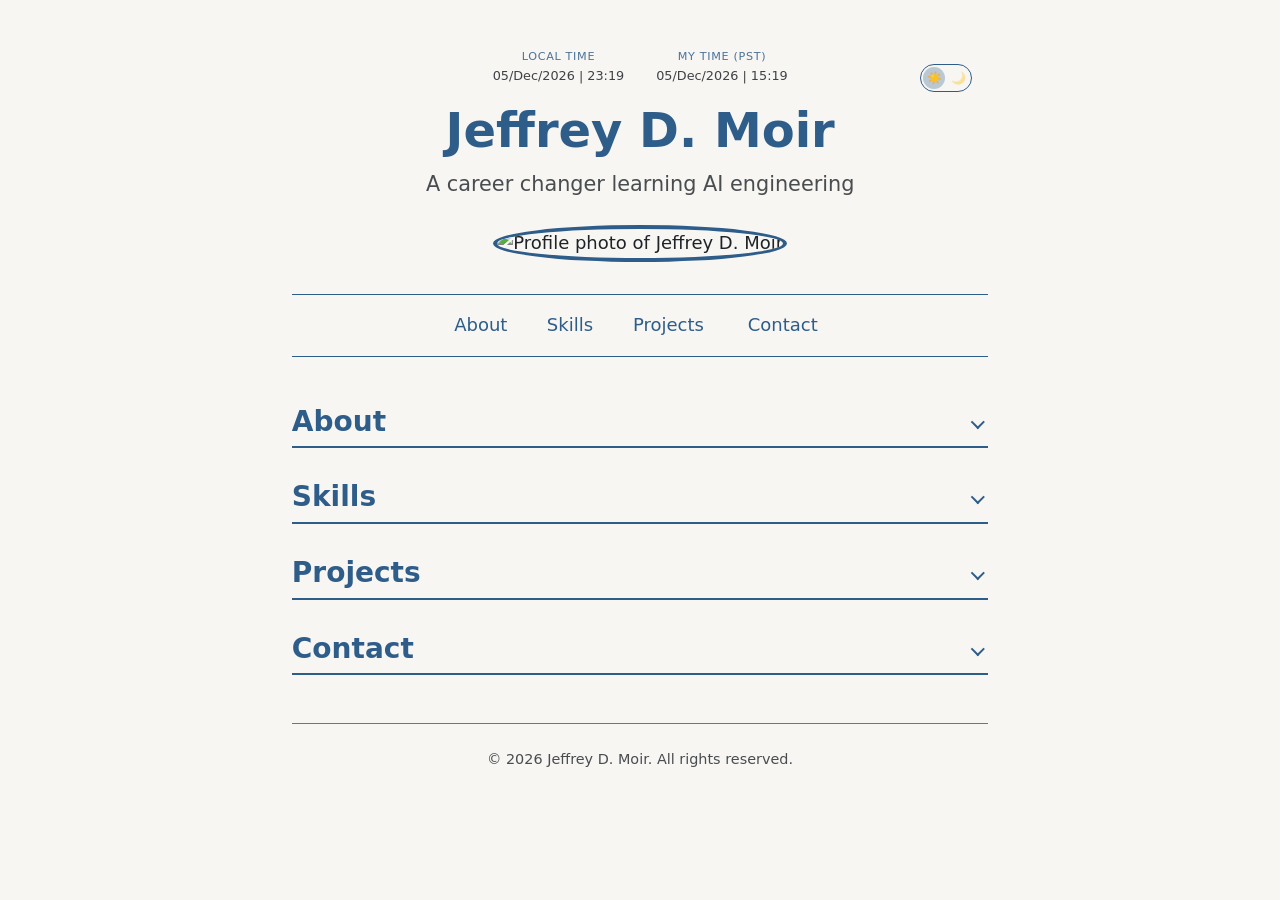
==== commit 1008fec6: "Add collapsible details sections, live character counts, and skill/project managers" ====
--- a/index.html
+++ b/index.html
@@ -15,12 +15,14 @@
     1. <header>  : light/dark theme slide switch (pinned to the top right), two clocks
                    (the visitor's time and mine, added by script.js), name, tagline, and profile photo
     2. <nav>     : navigation links (About, Skills, Projects, Contact)
-    3. <main>    : the main content, split into four sections:
+    3. <main>    : the main content, split into four sections. Each one starts closed:
+                   click its heading (or its arrow) to open it, or use the nav links.
          - About
-         - Skills
-         - Projects
+         - Skills (with a Skills Manager for adding skills; each skill has a red X to delete it)
+         - Projects (with a form for adding projects; each project has a red X to delete it)
          - Contact (a form with name, email, phone, subject, message,
-           a subscribe checkbox, a hidden anti-spam field, and Send/Reset buttons)
+           a subscribe checkbox, a hidden anti-spam field, and Send/Reset buttons;
+           each text box shows a live character count)
     4. <footer>  : copyright line
 
   The line above this comment, <!DOCTYPE html>, tells the browser
@@ -120,44 +122,119 @@
     <!-- ----- ABOUT SECTION: a short introduction about me. A <section> groups related content under its own heading.
          id="about" is the name the "About" nav link jumps to. ----- -->
     <section id="about">
-      <!-- Section heading. <h2> is one level below the page's <h1>. -->
-      <h2>About</h2>
-      <!-- A paragraph describing what I'm learning and why. -->
-      <p>I am a student of the AI Mastery course, learning how to write my websites and applications using AI while understanding what is written rather than just trusting the AI to do it for me.</p>
+      <!-- OPEN/CLOSE BOX: <details> is HTML's built-in "show more / show less" box.
+           Its first child, <summary>, is the part that's always visible and clickable:
+           here, the section heading plus a small arrow. Clicking it shows everything else
+           inside <details>; clicking again hides it. No JavaScript is needed for that part.
+           The box starts closed (it would start open if it had the "open" attribute).
+           The other sections use the same structure. -->
+      <details>
+        <!-- The clickable heading row. <h2> is one level below the page's <h1>.
+             The arrow is drawn by styles.css; aria-hidden="true" hides it from screen readers,
+             which already announce whether the box is open or closed. -->
+        <summary><h2>About</h2><span class="section-arrow" aria-hidden="true"></span></summary>
+        <!-- A paragraph describing what I'm learning and why. -->
+        <p>I am a student of the AI Mastery course, learning how to write my websites and applications using AI while understanding what is written rather than just trusting the AI to do it for me.</p>
+      </details>
     </section>
     <!-- ----- END OF ABOUT SECTION ----- -->
 
-    <!-- ----- SKILLS SECTION: a list of my professional skills.
+    <!-- ----- SKILLS SECTION: a list of my professional skills, plus a Skills Manager for adding more.
          id="skills" gives this section a unique name. The "Skills" nav link jumps here, and
          styles.css uses it to lay out just this list as a grid. ----- -->
     <section id="skills">
-      <!-- Section heading. -->
-      <h2>Skills</h2>
-      <!-- An unordered (bulleted) list, since the order of the skills doesn't matter. Each <li> is one skill. -->
-      <ul>
-        <li>Quality Control</li>
-        <li>Lean Six Sigma Green Belt</li>
-        <li>Database Management</li>
-        <li>Root Cause Analysis</li>
-      </ul>
+      <!-- Open/close box (see the About section for how <details> and <summary> work). -->
+      <details>
+        <summary><h2>Skills</h2><span class="section-arrow" aria-hidden="true"></span></summary>
+
+        <!-- SKILLS MANAGER: a small form for adding a new skill to the list below.
+             It's a <form>, so pressing Enter in the box adds the skill, just like clicking the button.
+             script.js handles it: it stops the page from reloading, adds the new skill to the list,
+             and clears the box. Nothing is sent anywhere.
+             id="skill-form" = the name script.js uses to find this form.
+             class="manager" = the name styles.css uses to style both "add" forms on the page.
+             aria-labelledby = tells screen readers this form is named by its "Skills Manager" heading.
+             <h3> is one level below the section's <h2>, since this block sits inside the Skills section.
+             The box works like the contact form's boxes: a label, the box, and a character count under it.
+             required = the button won't add an empty skill.
+             maxlength="40" = the box stops accepting letters after 40, so a skill fits on its card. -->
+        <form id="skill-form" class="manager" aria-labelledby="skills-manager-heading">
+          <h3 id="skills-manager-heading">Skills Manager</h3>
+          <p>
+            <label for="new-skill">New skill</label>
+            <input type="text" id="new-skill" name="new-skill" maxlength="40" required>
+            <small class="char-count" data-for="new-skill">0</small>
+          </p>
+          <p>
+            <button type="submit">Add skill</button>
+          </p>
+        </form>
+
+        <!-- THE SKILLS LIST: an unordered list, since the order of the skills doesn't matter.
+             Each <li> is one skill. id="skill-list" = the name script.js uses to add and remove skills.
+             script.js adds the red X delete button to every skill, including these four. -->
+        <ul id="skill-list">
+          <li>Quality Control</li>
+          <li>Lean Six Sigma Green Belt</li>
+          <li>Database Management</li>
+          <li>Root Cause Analysis</li>
+        </ul>
+      </details>
     </section>
     <!-- ----- END OF SKILLS SECTION ----- -->
 
-    <!-- ----- PROJECTS SECTION: the project I'm working on right now.
+    <!-- ----- PROJECTS SECTION: my projects, plus a form for adding more.
          id="projects" is the name the "Projects" nav link jumps to. ----- -->
     <section id="projects">
-      <!-- Section heading. -->
-      <h2>Projects</h2>
-      <!-- A paragraph describing the current project. -->
-      <p>I am working on a website for Moon Dragon Games, a local game store in Everett, WA.</p>
+      <!-- Open/close box (see the About section for how <details> and <summary> work). -->
+      <details>
+        <summary><h2>Projects</h2><span class="section-arrow" aria-hidden="true"></span></summary>
+        <!-- ADD A PROJECT: a form with two boxes side by side (name and description) and a button.
+             It works the same way as the Skills Manager above: script.js adds the new project to the
+             list below and clears the boxes. Both boxes are required, and each has a character count.
+             maxlength keeps the name to 60 characters and the description to 200. -->
+        <form id="project-form" class="manager" aria-labelledby="add-project-heading">
+          <h3 id="add-project-heading">Add a project</h3>
+          <!-- The two boxes. class="field-row" lets styles.css place them next to each other
+               (and stack them on narrow phone screens). -->
+          <div class="field-row">
+            <p>
+              <label for="project-name">Project name</label>
+              <input type="text" id="project-name" name="project-name" maxlength="60" required>
+              <small class="char-count" data-for="project-name">0</small>
+            </p>
+            <p>
+              <label for="project-description">Project description</label>
+              <input type="text" id="project-description" name="project-description" maxlength="200" required>
+              <small class="char-count" data-for="project-description">0</small>
+            </p>
+          </div>
+          <p>
+            <button type="submit">Add project</button>
+          </p>
+        </form>
+
+        <!-- THE PROJECTS LIST: each <li> is one project, with its name in bold (<strong>) and
+             its description in a paragraph underneath.
+             id="project-list" = the name script.js uses to add and remove projects.
+             script.js adds the red X delete button to every project, including this first one. -->
+        <ul id="project-list" class="project-list">
+          <li>
+            <strong>Moon Dragon Games website</strong>
+            <p>A website for Moon Dragon Games, a local game store in Everett, WA.</p>
+          </li>
+        </ul>
+      </details>
     </section>
     <!-- ----- END OF PROJECTS SECTION ----- -->
 
     <!-- ----- CONTACT SECTION: a form visitors can fill out to send me a message.
          id="contact" is the name the "Contact" nav link jumps to. ----- -->
     <section id="contact">
-      <!-- Section heading. -->
-      <h2>Contact</h2>
+      <!-- Open/close box (see the About section for how <details> and <summary> work).
+           It wraps the heading and the whole form. -->
+      <details>
+      <summary><h2>Contact</h2><span class="section-arrow" aria-hidden="true"></span></summary>
 
       <!-- START OF CONTACT FORM: <form> groups all the fields so they get sent together when the button is clicked.
            There is no "action" (where to send the data) yet, so for now clicking Send just reloads the page.
@@ -181,13 +258,25 @@
         <p>
           <label for="name">Name</label>
           <input type="text" id="name" name="name" pattern="\p{L}[\p{L}\p{M}'’ .\-]*" title="Please use letters, spaces, hyphens, apostrophes, or periods." required>
-        </p>
-
-        <!-- EMAIL FIELD: type="email" makes the browser check that the entry looks like an email address (has an @, etc.).
-             On phones it also shows a keyboard with the @ key. "required" = must be filled in. -->
+          <!-- CHARACTER COUNT: the small number under the box's right edge. <small> is the HTML tag
+               for small side notes. data-for="name" tells script.js which box this counter belongs to,
+               and script.js updates the number as the visitor types. Every text box has one. -->
+          <small class="char-count" data-for="name">0</small>
+        </p>
+
+        <!-- EMAIL FIELD: type="email" makes the browser check that the entry looks like an email address.
+             On phones it also shows a keyboard with the @ key. "required" = must be filled in.
+             pattern = a stricter rule than type="email" alone (which accepts "me@home" with no dot).
+             It needs: something, then @, then something, then a dot, then something:
+               [^@\s]+  = one or more characters that are NOT an @ or a space (\s means any space)
+               @        = exactly one @
+               \.       = a real dot (the backslash means "an actual . character")
+             While the address doesn't match yet, styles.css shows the text in red.
+             title = the hint the browser shows if the form is sent with a bad address. -->
         <p>
           <label for="email">Email</label>
-          <input type="email" id="email" name="email" required>
+          <input type="email" id="email" name="email" pattern="[^@\s]+@[^@\s]+\.[^@\s]+" title="Please enter an email address like name@example.com." required>
+          <small class="char-count" data-for="email">0</small>
         </p>
 
         <!-- PHONE FIELD: type="tel" is for telephone numbers. On phones it shows a number keypad.
@@ -195,6 +284,7 @@
         <p>
           <label for="phone">Phone</label>
           <input type="tel" id="phone" name="phone">
+          <small class="char-count" data-for="phone">0</small>
         </p>
 
         <!-- SUBJECT DROPDOWN: <select> creates a drop-down menu, and each <option> is one choice in it.
@@ -215,6 +305,7 @@
         <p>
           <label for="message">Message</label>
           <textarea id="message" name="message" rows="6" placeholder="Tell me what you'd like to talk about..." required></textarea>
+          <small class="char-count" data-for="message">0</small>
         </p>
 
         <!-- SUBSCRIBE CHECKBOX: type="checkbox" is a box the visitor can tick or leave blank.
@@ -248,6 +339,7 @@
       </form>
       <!-- END OF CONTACT FORM -->
 
+      </details>
     </section>
     <!-- ----- END OF CONTACT SECTION ----- -->
 
--- a/styles.css
+++ b/styles.css
@@ -16,9 +16,10 @@
     4. Header (clocks, name, tagline, photo)
    4b. Theme slide switch (top right)
     5. Navigation (flexbox)
-    6. Main sections (spacing between sections)
+    6. Main sections (spacing, and the open/close heading rows with arrows)
     7. Skills (grid)
-    8. Contact form (inputs, focus states, buttons)
+   7b. Skills Manager, project list, and the red X delete buttons
+    8. Contact form (inputs, focus states, buttons, character counts, red email)
     9. Footer
    10. Responsive layout: the @media block for screens 768px and wider
    11. Tablet tweaks: the @media block for screens 768px to 1023px only
@@ -40,13 +41,15 @@
    "custom properties" (variables): a color is defined once here and
    reused everywhere with var(--name). To change a color across the
    whole site, you only change it in this one spot.
-   Only three colors are used, as planned.
+   Three main colors are used, as planned, plus one "error" red that only
+   appears to warn about a mistake (the email address while it isn't valid yet).
    color-scheme: light tells the browser to draw its own built-in parts
    (scrollbars, the dropdown menu, the checkbox) in their light style. */
 :root {
   --color-background: #f7f6f3; /* warm off-white for the page background */
   --color-text: #1f2328;       /* near-black for body text (softer on the eyes than pure #000000) */
   --color-accent: #2f5d8a;     /* calm blue for headings, links, and highlights */
+  --color-error: #b42318;      /* deep red for mistakes (easy to read on the light background) */
   color-scheme: light;
 
   /* SHADOW: used to make cards look slightly raised off the page.
@@ -58,10 +61,10 @@
   --shadow-hover: 0 2px 4px rgb(31 35 40 / 0.1), 0 8px 20px rgb(31 35 40 / 0.12);
 }
 
-/* DARK THEME: the same three color names, given dark-mode values.
+/* DARK THEME: the same color names, given dark-mode values.
    :root[data-theme="dark"] means "the <html> element, but only when it has
    data-theme="dark"." script.js adds that when dark mode is chosen.
-   Because every rule below uses var(--color-...), swapping these three values
+   Because every rule below uses var(--color-...), swapping these values
    recolors the whole page at once.
    The accent is a lighter blue here, because the original dark blue would be
    hard to read on a dark background. */
@@ -69,6 +72,7 @@
   --color-background: #1a1d21; /* deep charcoal (softer than pure black) */
   --color-text: #e6e4df;       /* warm off-white text */
   --color-accent: #8db8e3;     /* light blue for headings, links, and highlights */
+  --color-error: #ff8a80;      /* soft coral red for mistakes (a deep red would be too dark to read here) */
   color-scheme: dark;
 
   /* Dark-mode shadows: stronger and fully dark (black at 35-50%), because a faint
@@ -180,13 +184,13 @@
   margin: 0 0 0.5rem;
 }
 
-/* Section headings: a thin accent line underneath to separate each section.
+/* Section headings. Each one sits inside its section's clickable heading row
+   (see "OPEN/CLOSE SECTIONS" in section 6, which also draws the line underneath).
+   margin: 0 removes the heading's built-in space, so it lines up with the arrow.
    Fluid size: 1.375rem on phones, growing smoothly to 1.75rem on desktops. */
 h2 {
   font-size: clamp(1.375rem, 1.16rem + 0.92vw, 1.75rem);
-  margin: 0 0 1rem;
-  padding-bottom: 0.5rem;
-  border-bottom: 2px solid var(--color-accent);
+  margin: 0;
 }
 
 /* Paragraphs: remove the default top gap and keep a gap below, so spacing is predictable. */
@@ -481,12 +485,84 @@
 /* ===== 6. MAIN SECTIONS ===== */
 
 /* The page's sections. "main section" means "sections inside <main>."
-   - margin-bottom: generous space below every section so the page breathes.
+   - margin-bottom: space below every section, so the headings don't crowd each other
+     when the sections are closed.
    - scroll-margin-top: leaves 1.5rem of space above a section when a nav link jumps
      to it, so its heading doesn't sit pressed against the very top edge of the screen. */
 main section {
-  margin-bottom: 3rem;
+  margin-bottom: 2rem;
   scroll-margin-top: 1.5rem;
+}
+
+/* OPEN/CLOSE SECTIONS
+   Each section's content is inside a <details> box, and its heading row is the box's
+   <summary>: the part that's always visible and opens or closes the box when clicked.
+
+   THE HEADING ROW (summary):
+   - display: flex puts the heading on the left and the arrow on the right;
+     justify-content: space-between pushes them to opposite ends;
+     align-items: center lines the arrow up with the middle of the heading.
+   - list-style: none removes the browser's own small triangle marker, since we draw
+     our own arrow. (::-webkit-details-marker below does the same for Safari.)
+   - border-bottom draws the thin accent line under each heading.
+   - cursor: pointer shows the "hand" mouse pointer, a hint that it's clickable. */
+summary {
+  display: flex;
+  justify-content: space-between;
+  align-items: center;
+  gap: 1rem;
+  list-style: none;
+  padding-bottom: 0.5rem;
+  border-bottom: 2px solid var(--color-accent);
+  cursor: pointer;
+}
+summary::-webkit-details-marker {
+  display: none;
+}
+
+/* While a box is open, leave space between its heading row and the content below.
+   details[open] means "a <details> box that has the open attribute," and the ">"
+   means "the summary directly inside it." */
+details[open] > summary {
+  margin-bottom: 1rem;
+}
+
+/* Keyboard focus ring for the heading row (when reached with the Tab key). */
+summary:focus-visible {
+  outline: 3px solid var(--color-accent);
+  outline-offset: 4px;
+  border-radius: 0.25rem;
+}
+
+/* THE ARROW: a small "v" shape drawn with CSS instead of an image.
+   It's a tiny square showing only two of its borders (right and bottom), turned 45
+   degrees with rotate(45deg), so the two borders form a downward-pointing arrow.
+   - flex-shrink: 0 stops the arrow from being squeezed when the heading is long.
+   - margin-right gives it a little room from the edge, since turning it makes it
+     slightly wider than its box.
+   - transition makes it turn smoothly (0.2 seconds) when the box opens or closes. */
+.section-arrow {
+  flex-shrink: 0;
+  width: 0.6rem;
+  height: 0.6rem;
+  margin-right: 0.35rem;
+  border-right: 2px solid var(--color-accent);
+  border-bottom: 2px solid var(--color-accent);
+  transform: rotate(45deg);
+  transition: transform 0.2s ease;
+}
+
+/* When the box is open, the arrow flips to point up (rotate -135 degrees), as a hint
+   that clicking again will close it. */
+details[open] > summary .section-arrow {
+  transform: rotate(-135deg);
+}
+
+/* For people who turned on "reduce motion": the arrow flips instantly. */
+@media (prefers-reduced-motion: reduce) {
+  .section-arrow {
+    transition: none;
+  }
 }
 /* ===== END OF MAIN SECTIONS ===== */
 
@@ -513,12 +589,15 @@
 
 /* Each skill becomes a small raised card: an accent-colored outline, rounded corners,
    padding inside, and centered text.
+   position: relative lets the red X delete button (section 7b) sit in the card's corner,
+   and the extra left/right padding (2.5rem) keeps the text clear of it while staying centered.
    box-shadow uses the --shadow value from the palette section to lift it off the page.
    transition makes the hover change below happen smoothly over 0.2 seconds instead of jumping. */
 #skills li {
+  position: relative;
   border: 1px solid var(--color-accent);
   border-radius: 0.5rem;
-  padding: 1rem;
+  padding: 1rem 2.5rem;
   text-align: center;
   font-weight: 500;
   box-shadow: var(--shadow);
@@ -543,6 +622,159 @@
   }
 }
 /* ===== END OF SKILLS ===== */
+
+
+/* ===== 7b. SKILLS MANAGER, PROJECTS, AND DELETE BUTTONS ===== */
+
+/* THE TWO "ADD" FORMS (Skills Manager and Add a project). They already get the card look
+   (border, rounded corners, shadow) from the general "form" rule in section 8.
+   This adds space below them, so they stand apart from the list underneath. */
+.manager {
+  margin-bottom: 1.5rem;
+}
+
+/* Each add form's small heading ("Skills Manager", "Add a project"):
+   smaller than the section heading, in the accent color. */
+.manager h3 {
+  margin: 0 0 1rem;
+  font-size: 1.1rem;
+  color: var(--color-accent);
+}
+
+/* NAME AND DESCRIPTION SIDE BY SIDE (the project form).
+   - display: flex puts the two boxes next to each other.
+   - flex-wrap: wrap lets the description move under the name when there isn't room
+     (on phones).
+   - Each box starts at 12rem wide (flex-basis) and grows to share the spare room;
+     flex-grow: 2 on the description gives it twice as much spare room as the name,
+     since descriptions are longer.
+   - The bottom-margin rule makes sure both boxes keep the same space underneath,
+     even though one of them is the last paragraph in its row (section 8 removes the
+     space under a form's last paragraph). */
+.field-row {
+  display: flex;
+  flex-wrap: wrap;
+  gap: 0 1rem;
+}
+.field-row p {
+  flex: 1 1 12rem;
+  min-width: 0;
+}
+.field-row p:last-child {
+  flex-grow: 2;
+}
+.manager .field-row p {
+  margin-bottom: 1.25rem;
+}
+
+/* THE PROJECTS LIST: one card per project, stacked with a 1rem gap.
+   list-style/margin/padding remove the bullets and default indent. */
+.project-list {
+  display: grid;
+  gap: 1rem;
+  list-style: none;
+  margin: 0;
+  padding: 0;
+}
+
+/* Each project card: matches the skill cards (accent outline, rounded corners, shadow).
+   - position: relative lets the delete button be placed in its top-right corner.
+   - The extra right padding (2.75rem) keeps the text from running under the button. */
+.project-list li {
+  position: relative;
+  padding: 1rem 2.75rem 1rem 1rem;
+  border: 1px solid var(--color-accent);
+  border-radius: 0.5rem;
+  box-shadow: var(--shadow);
+}
+
+/* The project's name in bold, on its own line (display: block), above the description. */
+.project-list strong {
+  display: block;
+  margin-bottom: 0.25rem;
+}
+
+/* The description: no extra space under it, so the card ends evenly. */
+.project-list p {
+  margin: 0;
+}
+
+/* EMPTY LISTS: when every item has been deleted, show a short note instead of nothing.
+   :has(li) means "contains a list item," so :not(:has(li)) means "has no items left."
+   ::before adds text from CSS (content: "...") at the start of the list. */
+#skill-list:not(:has(li))::before {
+  content: "No skills yet. Add one above.";
+  opacity: 0.7;
+}
+.project-list:not(:has(li))::before {
+  content: "No projects yet. Add one above.";
+  opacity: 0.7;
+}
+
+/* THE RED PAINTED X DELETE BUTTON on every skill and project.
+   The button itself is invisible (no border, no background): it's just the clickable area.
+   - position: absolute with top/right pins it to the card's top-right corner.
+   - width/height make a small square to click (1.75rem, about 28px). */
+.delete-button {
+  position: absolute;
+  top: 0.35rem;
+  right: 0.35rem;
+  width: 1.75rem;
+  height: 1.75rem;
+  padding: 0;
+  background: transparent;
+  border: none;
+  border-radius: 0.25rem;
+  cursor: pointer;
+}
+
+/* THE PAINTED X: drawn inside the button with ::before (an extra piece CSS adds inside
+   an element). It's a red square with a "mask": a stencil that only lets the red show
+   through in the shape of the X, like spray paint through a cut-out.
+   - inset: 0.15rem fills the button, leaving a small margin around the X.
+   - background-color: the error red. Because the color comes from --color-error, it
+     changes with the light and dark themes.
+   - mask (and -webkit-mask, the same thing for Safari and older Chrome) is the stencil.
+     It's a tiny SVG drawing written right in the CSS (like the tab icon in index.html).
+     The drawing is two brush strokes, each thick where the brush lands and tapering to a
+     thin tail, like a quick stroke of paint. A "filter" in the drawing (feTurbulence plus
+     feDisplacementMap) wobbles the edges slightly, so they look rough like real paint
+     instead of perfectly smooth.
+     %3C, %3E, and %23 are codes for <, >, and #, which can't be typed directly here.
+   - transition makes the hover effect below happen smoothly. */
+.delete-button::before {
+  content: "";
+  position: absolute;
+  inset: 0.15rem;
+  background-color: var(--color-error);
+  -webkit-mask: url("data:image/svg+xml,%3Csvg xmlns='http://www.w3.org/2000/svg' viewBox='0 0 24 24'%3E%3Cfilter id='paint' x='-20%25' y='-20%25' width='140%25' height='140%25'%3E%3CfeTurbulence type='fractalNoise' baseFrequency='0.9' numOctaves='2' seed='4'/%3E%3CfeDisplacementMap in='SourceGraphic' scale='1.4'/%3E%3C/filter%3E%3Cg filter='url(%23paint)'%3E%3Cpath d='M3 5C3 3.5 4.8 3 5.8 4L20.6 19.3C21.1 19.8 20.6 20.6 20 20.2L4 7C3.4 6.5 3 5.8 3 5Z'/%3E%3Cpath d='M20.5 4.2C21.4 4.8 21.2 6 20.4 6.6L5 20.6C4.4 21.1 3.6 20.5 4 19.9L18.2 4.6C18.9 3.8 19.8 3.7 20.5 4.2Z'/%3E%3C/g%3E%3C/svg%3E") center / contain no-repeat;
+  mask: url("data:image/svg+xml,%3Csvg xmlns='http://www.w3.org/2000/svg' viewBox='0 0 24 24'%3E%3Cfilter id='paint' x='-20%25' y='-20%25' width='140%25' height='140%25'%3E%3CfeTurbulence type='fractalNoise' baseFrequency='0.9' numOctaves='2' seed='4'/%3E%3CfeDisplacementMap in='SourceGraphic' scale='1.4'/%3E%3C/filter%3E%3Cg filter='url(%23paint)'%3E%3Cpath d='M3 5C3 3.5 4.8 3 5.8 4L20.6 19.3C21.1 19.8 20.6 20.6 20 20.2L4 7C3.4 6.5 3 5.8 3 5Z'/%3E%3Cpath d='M20.5 4.2C21.4 4.8 21.2 6 20.4 6.6L5 20.6C4.4 21.1 3.6 20.5 4 19.9L18.2 4.6C18.9 3.8 19.8 3.7 20.5 4.2Z'/%3E%3C/g%3E%3C/svg%3E") center / contain no-repeat;
+  transition: transform 0.15s ease;
+}
+
+/* On hover, the X grows a little (scale 1.2) and tilts slightly (rotate 8 degrees),
+   a playful "this will delete it" signal. */
+.delete-button:hover::before {
+  transform: scale(1.2) rotate(8deg);
+}
+
+/* Keyboard focus ring (shown when the button is reached with the Tab key). It's drawn on
+   the button, not the painted X, so the stencil doesn't cut it off. */
+.delete-button:focus-visible {
+  outline: 3px solid var(--color-error);
+  outline-offset: 1px;
+}
+
+/* For people who turned on "reduce motion": no grow-and-tilt on hover. */
+@media (prefers-reduced-motion: reduce) {
+  .delete-button::before {
+    transition: none;
+  }
+  .delete-button:hover::before {
+    transform: none;
+  }
+}
+/* ===== END OF SKILLS MANAGER, PROJECTS, AND DELETE BUTTONS ===== */
 
 
 /* ===== 8. CONTACT FORM ===== */
@@ -596,9 +828,15 @@
   border-radius: 0.375rem;
 }
 
-/* Lets the message box be resized taller or shorter, but not wider (which would break the layout). */
+/* The message box:
+   - resize: vertical lets it be made taller or shorter, but not wider (which would break the layout).
+   - display: block removes a small built-in gap that browsers leave under a textarea
+     (they treat it like a word sitting on a line of text, with room left for letters like
+     "g" and "y" that hang below the line). Without this, its character count would sit
+     lower than the counts under the other boxes. */
 form textarea {
   resize: vertical;
+  display: block;
 }
 
 /* Placeholder hint text: faded, so it's clearly a hint and not something already typed.
@@ -608,6 +846,33 @@
 form textarea::placeholder {
   color: var(--color-text);
   opacity: 0.65;
+}
+
+/* CHARACTER COUNTS: the small numbers under each text box, on the right side.
+   - display: block puts each counter on its own line, right under its box.
+   - text-align: right lines it up with the box's right edge.
+   - font-variant-numeric: tabular-nums gives every digit the same width, so the
+     number doesn't wiggle as it changes.
+   - opacity 0.7 keeps it quiet but still readable (contrast stays above 4.5 to 1). */
+.char-count {
+  display: block;
+  margin-top: 0.25rem;
+  text-align: right;
+  font-size: 0.75rem;
+  font-variant-numeric: tabular-nums;
+  opacity: 0.7;
+}
+
+/* RED EMAIL TEXT: while the email box holds something that isn't a proper email address
+   yet, its text is red. :invalid means "a form box whose current value breaks its rules"
+   (here, type="email" plus the pattern in index.html). As soon as the address is complete,
+   e.g. name@example.com, it's no longer :invalid and the text goes back to normal.
+   An empty box technically counts as :invalid too (it's required), but with no text in it
+   there's nothing to turn red.
+   #email (an id) is more specific than the "form input[type="email"]" rule above, so
+   this color wins. */
+#email:invalid {
+  color: var(--color-error);
 }
 
 /* FOCUS STATES: what a field looks like when it's active (clicked into, or reached
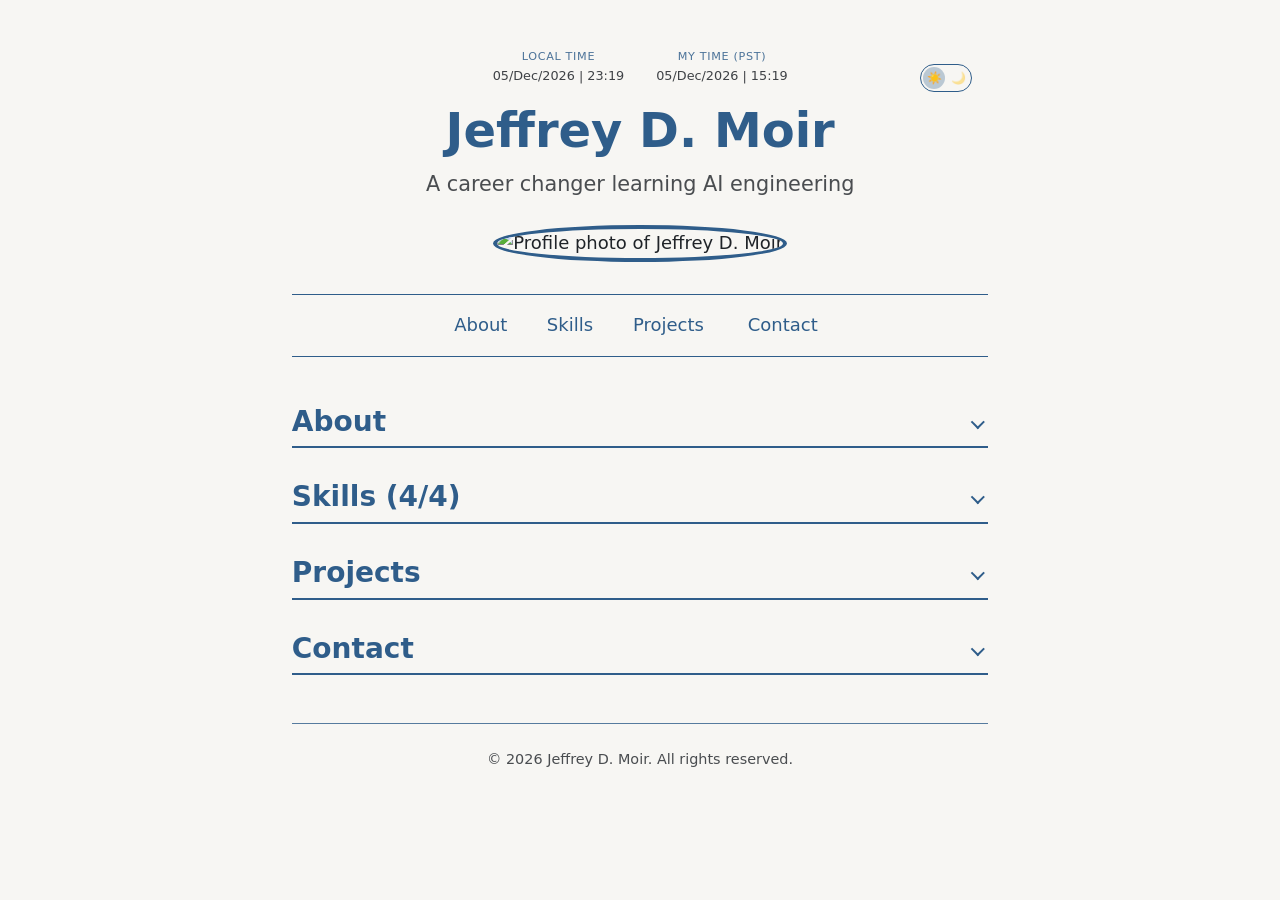
==== commit 3a58ba0d: "Render skills from a saved array with filters and editing; slide sections open" ====
--- a/index.html
+++ b/index.html
@@ -18,7 +18,8 @@
     3. <main>    : the main content, split into four sections. Each one starts closed:
                    click its heading (or its arrow) to open it, or use the nav links.
          - About
-         - Skills (with a Skills Manager for adding skills; each skill has a red X to delete it)
+         - Skills (built by script.js from its "skills" array, each with a level; a Skills
+           Manager adds skills; each skill has a red X to delete it)
          - Projects (with a form for adding projects; each project has a red X to delete it)
          - Contact (a form with name, email, phone, subject, message,
            a subscribe checkbox, a hidden anti-spam field, and Send/Reset buttons;
@@ -125,7 +126,8 @@
       <!-- OPEN/CLOSE BOX: <details> is HTML's built-in "show more / show less" box.
            Its first child, <summary>, is the part that's always visible and clickable:
            here, the section heading plus a small arrow. Clicking it shows everything else
-           inside <details>; clicking again hides it. No JavaScript is needed for that part.
+           inside <details>; clicking again hides it. That works even without JavaScript;
+           script.js adds a smooth 0.3-second slide when it opens and closes.
            The box starts closed (it would start open if it had the "open" attribute).
            The other sections use the same structure. -->
       <details>
@@ -145,40 +147,69 @@
     <section id="skills">
       <!-- Open/close box (see the About section for how <details> and <summary> work). -->
       <details>
-        <summary><h2>Skills</h2><span class="section-arrow" aria-hidden="true"></span></summary>
+        <!-- The heading includes the skill count as "shown / total", e.g. "Skills (2/5)" means
+             2 skills match the current filter out of 5 in all. The numbers go in the empty
+             <span id="skill-count">: script.js fills it in, and updates it whenever a skill is
+             added or deleted, or a filter button is clicked. -->
+        <summary><h2>Skills <span id="skill-count"></span></h2><span class="section-arrow" aria-hidden="true"></span></summary>
 
         <!-- SKILLS MANAGER: a small form for adding a new skill to the list below.
              It's a <form>, so pressing Enter in the box adds the skill, just like clicking the button.
-             script.js handles it: it stops the page from reloading, adds the new skill to the list,
-             and clears the box. Nothing is sent anywhere.
+             script.js handles it: it stops the page from reloading, adds the new skill (its name and
+             level) to the "skills" array, and redraws the list. Nothing is sent anywhere.
              id="skill-form" = the name script.js uses to find this form.
              class="manager" = the name styles.css uses to style both "add" forms on the page.
              aria-labelledby = tells screen readers this form is named by its "Skills Manager" heading.
-             <h3> is one level below the section's <h2>, since this block sits inside the Skills section.
-             The box works like the contact form's boxes: a label, the box, and a character count under it.
-             required = the button won't add an empty skill.
-             maxlength="40" = the box stops accepting letters after 40, so a skill fits on its card. -->
+             <h3> is one level below the section's <h2>, since this block sits inside the Skills section. -->
         <form id="skill-form" class="manager" aria-labelledby="skills-manager-heading">
           <h3 id="skills-manager-heading">Skills Manager</h3>
+          <!-- The name box and the level dropdown, side by side (class="field-row", the same
+               layout as the project form; they stack on narrow phone screens). -->
+          <div class="field-row">
+            <!-- SKILL NAME: works like the contact form's boxes: a label, the box, and a character
+                 count under it. required = the form won't add an empty skill.
+                 maxlength="40" = the box stops accepting letters after 40, so a skill fits on its card. -->
+            <p>
+              <label for="new-skill">Skill name</label>
+              <input type="text" id="new-skill" name="new-skill" maxlength="40" required>
+              <small class="char-count" data-for="new-skill">0</small>
+            </p>
+            <!-- LEVEL: a dropdown (<select>) with the three levels. Each <option>'s value is what
+                 gets saved with the skill; "learning" is picked by default because it's first. -->
+            <p>
+              <label for="new-skill-level">Level</label>
+              <select id="new-skill-level" name="new-skill-level">
+                <option value="learning">Learning</option>
+                <option value="practicing">Practicing</option>
+                <option value="confident">Confident</option>
+              </select>
+            </p>
+          </div>
           <p>
-            <label for="new-skill">New skill</label>
-            <input type="text" id="new-skill" name="new-skill" maxlength="40" required>
-            <small class="char-count" data-for="new-skill">0</small>
-          </p>
-          <p>
-            <button type="submit">Add skill</button>
+            <button type="submit">Add</button>
           </p>
         </form>
 
+        <!-- FILTER BUTTONS: show only the skills at one level, or all of them.
+             role="group" with aria-label tells screen readers these buttons belong together and
+             what they're for. Each button's data-filter says which level it shows ("all" shows
+             everything). aria-pressed says whether it's the active filter ("true") or not
+             ("false"): script.js updates it on every click, screen readers announce it
+             ("pressed"), and styles.css gives the active button a filled-in background.
+             "All" starts active. The heading's count then shows "shown / total", e.g. (2/5). -->
+        <div class="skill-filters" role="group" aria-label="Filter skills by level">
+          <button type="button" class="filter-button" data-filter="all" aria-pressed="true">All</button>
+          <button type="button" class="filter-button" data-filter="learning" aria-pressed="false">Learning</button>
+          <button type="button" class="filter-button" data-filter="practicing" aria-pressed="false">Practicing</button>
+          <button type="button" class="filter-button" data-filter="confident" aria-pressed="false">Confident</button>
+        </div>
+
         <!-- THE SKILLS LIST: an unordered list, since the order of the skills doesn't matter.
-             Each <li> is one skill. id="skill-list" = the name script.js uses to add and remove skills.
-             script.js adds the red X delete button to every skill, including these four. -->
-        <ul id="skill-list">
-          <li>Quality Control</li>
-          <li>Lean Six Sigma Green Belt</li>
-          <li>Database Management</li>
-          <li>Root Cause Analysis</li>
-        </ul>
+             It starts empty on purpose: the skills are listed in the "skills" array at the top of
+             script.js, and its renderSkills() function builds one <li> card per skill here when
+             the page loads (with the skill's name, a level badge, a grip handle, and a red X).
+             id="skill-list" = the name script.js uses to find this list. -->
+        <ul id="skill-list"></ul>
       </details>
     </section>
     <!-- ----- END OF SKILLS SECTION ----- -->
--- a/styles.css
+++ b/styles.css
@@ -17,8 +17,9 @@
    4b. Theme slide switch (top right)
     5. Navigation (flexbox)
     6. Main sections (spacing, and the open/close heading rows with arrows)
-    7. Skills (grid)
-   7b. Skills Manager, project list, and the red X delete buttons
+    7. Skills (grid, the level badge, the click-to-edit name, the skill count, and the filter buttons)
+   7b. Skills Manager (with its level dropdown), project list, the red X delete buttons,
+       and drag-to-reorder grips
     8. Contact form (inputs, focus states, buttons, character counts, red email)
     9. Footer
    10. Responsive layout: the @media block for screens 768px and wider
@@ -587,14 +588,21 @@
   padding: 0;
 }
 
-/* Each skill becomes a small raised card: an accent-colored outline, rounded corners,
-   padding inside, and centered text.
-   position: relative lets the red X delete button (section 7b) sit in the card's corner,
-   and the extra left/right padding (2.5rem) keeps the text clear of it while staying centered.
-   box-shadow uses the --shadow value from the palette section to lift it off the page.
-   transition makes the hover change below happen smoothly over 0.2 seconds instead of jumping. */
+/* Each skill becomes a small raised card (script.js builds these from its "skills" array):
+   an accent-colored outline, rounded corners, padding inside, and centered text.
+   - display: flex with flex-direction: column stacks the skill's name above its level
+     badge, and align-items: center centers them; gap puts a little space between.
+   - position: relative lets the grip handle and the red X delete button (section 7b) sit in
+     the card's top corners, and the extra left/right padding (2.5rem) keeps the text clear of
+     them while staying centered.
+   - box-shadow uses the --shadow value from the palette section to lift it off the page.
+   - transition makes the hover change below happen smoothly over 0.2 seconds instead of jumping. */
 #skills li {
   position: relative;
+  display: flex;
+  flex-direction: column;
+  align-items: center;
+  gap: 0.4rem;
   border: 1px solid var(--color-accent);
   border-radius: 0.5rem;
   padding: 1rem 2.5rem;
@@ -604,27 +612,169 @@
   transition: box-shadow 0.2s ease, transform 0.2s ease;
 }
 
-/* When the mouse is over a skill card, it rises a little:
-   translateY(-2px) moves it up 2 pixels, and the shadow grows to match. */
-#skills li:hover {
+/* THE LEVEL BADGE under each skill's name ("learning", "practicing", or "confident").
+   A small pill shape: tiny capital letters with a little letter spacing, in the accent
+   color, inside a rounded outline (border-radius: 999px rounds the ends fully).
+   The three levels look different, so they can be told apart at a glance. Each card's
+   data-level (set by script.js) picks the look. [data-level="learning"] means "a card
+   whose data-level is learning." The badges get more "filled in" as the level goes up: */
+.skill-level {
+  padding: 0.1rem 0.6rem;
+  font-size: 0.7rem;
+  font-weight: 600;
+  text-transform: uppercase;
+  letter-spacing: 0.06em;
+  color: var(--color-accent);
+  border: 1px solid var(--color-accent);
+  border-radius: 999px;
+}
+
+/* Learning: a dashed outline, like something still being sketched in. */
+#skills li[data-level="learning"] .skill-level {
+  border-style: dashed;
+}
+
+/* Practicing: the plain solid outline from the rule above (nothing to change). */
+
+/* Confident: filled in with the accent color, with the text in the background color. */
+#skills li[data-level="confident"] .skill-level {
+  background-color: var(--color-accent);
+  color: var(--color-background);
+}
+
+/* THE CLICKABLE SKILL NAME (script.js makes it a button, so it can be clicked to edit).
+   It's styled to look like the plain text it replaced: no button border or background,
+   the page's font and text color (inherit = "use the same as the card").
+   cursor: text shows the I-shaped "typing" pointer, a hint that the text can be edited. */
+.skill-name {
+  padding: 0.1rem 0.35rem;
+  font: inherit;
+  color: inherit;
+  background: transparent;
+  border: none;
+  border-radius: 0.25rem;
+  cursor: text;
+}
+
+/* On hover, a dotted underline appears under the name, as a hint that it's clickable. */
+.skill-name:hover {
+  text-decoration: underline dotted;
+  text-underline-offset: 0.2em;
+}
+
+/* Keyboard focus ring for the name (Tab to it, then press Enter to edit). */
+.skill-name:focus-visible {
+  outline: 3px solid var(--color-accent);
+  outline-offset: 2px;
+}
+
+/* THE EDIT BOX that replaces the name while it's being edited. It's centered like the
+   name, uses the page's font and colors, and has an accent outline so it's clearly a
+   box you're typing in. width: 100% lets it use the card's full width (minus its padding). */
+.skill-name-input {
+  width: 100%;
+  padding: 0.25rem 0.5rem;
+  font: inherit;
+  text-align: center;
+  color: var(--color-text);
+  background-color: var(--color-background);
+  border: 1px solid var(--color-accent);
+  border-radius: 0.375rem;
+}
+
+/* Focus ring for the edit box, matching the form boxes. */
+.skill-name-input:focus {
+  outline: 3px solid var(--color-accent);
+  outline-offset: 2px;
+}
+
+/* THE SKILL COUNT in the heading, e.g. the "(2/5)" in "Skills (2/5)" (shown/total): bold,
+   matching the word "Skills" (font-weight 700 = bold). */
+#skill-count {
+  font-weight: 700;
+}
+
+/* THE FILTER BUTTONS (All, Learning, Practicing, Confident) above the skills list.
+   - display: flex puts them in a row; flex-wrap: wrap lets them move onto a second line
+     on narrow phone screens; gap spaces them evenly.
+   - margin-bottom leaves space between the buttons and the skill cards. */
+.skill-filters {
+  display: flex;
+  flex-wrap: wrap;
+  gap: 0.5rem;
+  margin-bottom: 1rem;
+}
+
+/* Each filter button: a small pill (border-radius 999px rounds the ends fully), outlined
+   in the accent color, with see-through background. cursor: pointer shows the "hand". */
+.filter-button {
+  padding: 0.35rem 0.95rem;
+  font: inherit;
+  font-size: 0.85rem;
+  font-weight: 600;
+  color: var(--color-accent);
+  background: transparent;
+  border: 1px solid var(--color-accent);
+  border-radius: 999px;
+  cursor: pointer;
+}
+
+/* On hover, a faint accent tint shows the button reacts. color-mix blends 15% accent
+   with transparent, for a very light fill. */
+.filter-button:hover {
+  background-color: color-mix(in srgb, var(--color-accent) 15%, transparent);
+}
+
+/* THE ACTIVE FILTER: filled with the accent color, with the text in the background color,
+   so it clearly stands out from the others. [aria-pressed="true"] means "the button whose
+   aria-pressed is true" (script.js sets that on the clicked button). This rule comes after
+   the hover rule, so the active button keeps its full color even with the mouse over it. */
+.filter-button[aria-pressed="true"] {
+  background-color: var(--color-accent);
+  color: var(--color-background);
+}
+
+/* Keyboard focus ring for the filter buttons. */
+.filter-button:focus-visible {
+  outline: 3px solid var(--color-accent);
+  outline-offset: 2px;
+}
+
+/* WHEN A FILTER MATCHES NO SKILLS (for example "Learning" when every skill is confident),
+   show a note that says so, instead of the "No skills yet" note (section 7b). script.js
+   puts the active filter on the list as data-filter, so this applies to every filter
+   except "all". It's more specific than the "No skills yet" rule, so it wins. */
+#skill-list:not([data-filter="all"]):not(:has(li))::before {
+  content: "No skills at this level yet.";
+}
+
+/* When the mouse is over a skill card OR a project card, it rises a little:
+   translateY(-2px) moves it up 2 pixels, and the shadow grows to match.
+   The comma means "this rule applies to both," so the two kinds of card always
+   move the same way. (The project cards are styled in section 7b.) */
+#skills li:hover,
+.project-list li:hover {
   box-shadow: var(--shadow-hover);
   transform: translateY(-2px);
 }
 
 /* Some people turn on "reduce motion" in their computer settings because movement
-   bothers them. This media query respects that: no sliding, just the shadow change. */
+   bothers them. This media query respects that, for both kinds of card: no sliding,
+   just the shadow change. */
 @media (prefers-reduced-motion: reduce) {
-  #skills li {
+  #skills li,
+  .project-list li {
     transition: none;
   }
-  #skills li:hover {
+  #skills li:hover,
+  .project-list li:hover {
     transform: none;
   }
 }
 /* ===== END OF SKILLS ===== */
 
 
-/* ===== 7b. SKILLS MANAGER, PROJECTS, AND DELETE BUTTONS ===== */
+/* ===== 7b. SKILLS MANAGER, PROJECTS, DELETE BUTTONS, AND DRAG GRIPS ===== */
 
 /* THE TWO "ADD" FORMS (Skills Manager and Add a project). They already get the card look
    (border, rounded corners, shadow) from the general "form" rule in section 8.
@@ -663,6 +813,15 @@
 .field-row p:last-child {
   flex-grow: 2;
 }
+
+/* In the Skills Manager it's the other way around: the skill name box (first) gets the
+   extra room, and the short Level dropdown (last) stays narrower. */
+#skill-form .field-row p:first-child {
+  flex-grow: 2;
+}
+#skill-form .field-row p:last-child {
+  flex-grow: 1;
+}
 .manager .field-row p {
   margin-bottom: 1.25rem;
 }
@@ -677,15 +836,19 @@
   padding: 0;
 }
 
-/* Each project card: matches the skill cards (accent outline, rounded corners, shadow).
-   - position: relative lets the delete button be placed in its top-right corner.
-   - The extra right padding (2.75rem) keeps the text from running under the button. */
+/* Each project card: styled the same way as the skill cards (section 7): accent outline,
+   rounded corners, the same soft shadow, and the same smooth rise-and-bigger-shadow on
+   hover (that hover rule is shared with the skill cards in section 7).
+   - position: relative lets the grip handle and delete button sit in its top corners.
+   - The extra left and right padding (2.75rem) keeps the text from running under them.
+   - transition makes the hover rise happen smoothly over 0.2 seconds, like the skill cards. */
 .project-list li {
   position: relative;
-  padding: 1rem 2.75rem 1rem 1rem;
+  padding: 1rem 2.75rem;
   border: 1px solid var(--color-accent);
   border-radius: 0.5rem;
   box-shadow: var(--shadow);
+  transition: box-shadow 0.2s ease, transform 0.2s ease;
 }
 
 /* The project's name in bold, on its own line (display: block), above the description. */
@@ -711,55 +874,43 @@
   opacity: 0.7;
 }
 
-/* THE RED PAINTED X DELETE BUTTON on every skill and project.
-   The button itself is invisible (no border, no background): it's just the clickable area.
+/* THE RED X DELETE BUTTON on every skill and project.
+   The button shows the "✗" character (added by script.js) in the error red, with no
+   border or background, so only the X itself is visible.
    - position: absolute with top/right pins it to the card's top-right corner.
-   - width/height make a small square to click (1.75rem, about 28px). */
+   - width/height make a small square to click (1.75rem, about 28px).
+   - display: grid with place-items: center puts the X in the middle of that square.
+   - font-size makes the X a bit bigger than the text around it.
+   - color comes from --color-error, so it's deep red in light mode and soft coral in dark.
+   - transition makes the hover effect below happen smoothly. */
 .delete-button {
   position: absolute;
   top: 0.35rem;
   right: 0.35rem;
   width: 1.75rem;
   height: 1.75rem;
+  display: grid;
+  place-items: center;
   padding: 0;
+  font: inherit;
+  font-size: 1.3rem;
+  font-weight: 700;
+  line-height: 1;
+  color: var(--color-error);
   background: transparent;
   border: none;
   border-radius: 0.25rem;
   cursor: pointer;
-}
-
-/* THE PAINTED X: drawn inside the button with ::before (an extra piece CSS adds inside
-   an element). It's a red square with a "mask": a stencil that only lets the red show
-   through in the shape of the X, like spray paint through a cut-out.
-   - inset: 0.15rem fills the button, leaving a small margin around the X.
-   - background-color: the error red. Because the color comes from --color-error, it
-     changes with the light and dark themes.
-   - mask (and -webkit-mask, the same thing for Safari and older Chrome) is the stencil.
-     It's a tiny SVG drawing written right in the CSS (like the tab icon in index.html).
-     The drawing is two brush strokes, each thick where the brush lands and tapering to a
-     thin tail, like a quick stroke of paint. A "filter" in the drawing (feTurbulence plus
-     feDisplacementMap) wobbles the edges slightly, so they look rough like real paint
-     instead of perfectly smooth.
-     %3C, %3E, and %23 are codes for <, >, and #, which can't be typed directly here.
-   - transition makes the hover effect below happen smoothly. */
-.delete-button::before {
-  content: "";
-  position: absolute;
-  inset: 0.15rem;
-  background-color: var(--color-error);
-  -webkit-mask: url("data:image/svg+xml,%3Csvg xmlns='http://www.w3.org/2000/svg' viewBox='0 0 24 24'%3E%3Cfilter id='paint' x='-20%25' y='-20%25' width='140%25' height='140%25'%3E%3CfeTurbulence type='fractalNoise' baseFrequency='0.9' numOctaves='2' seed='4'/%3E%3CfeDisplacementMap in='SourceGraphic' scale='1.4'/%3E%3C/filter%3E%3Cg filter='url(%23paint)'%3E%3Cpath d='M3 5C3 3.5 4.8 3 5.8 4L20.6 19.3C21.1 19.8 20.6 20.6 20 20.2L4 7C3.4 6.5 3 5.8 3 5Z'/%3E%3Cpath d='M20.5 4.2C21.4 4.8 21.2 6 20.4 6.6L5 20.6C4.4 21.1 3.6 20.5 4 19.9L18.2 4.6C18.9 3.8 19.8 3.7 20.5 4.2Z'/%3E%3C/g%3E%3C/svg%3E") center / contain no-repeat;
-  mask: url("data:image/svg+xml,%3Csvg xmlns='http://www.w3.org/2000/svg' viewBox='0 0 24 24'%3E%3Cfilter id='paint' x='-20%25' y='-20%25' width='140%25' height='140%25'%3E%3CfeTurbulence type='fractalNoise' baseFrequency='0.9' numOctaves='2' seed='4'/%3E%3CfeDisplacementMap in='SourceGraphic' scale='1.4'/%3E%3C/filter%3E%3Cg filter='url(%23paint)'%3E%3Cpath d='M3 5C3 3.5 4.8 3 5.8 4L20.6 19.3C21.1 19.8 20.6 20.6 20 20.2L4 7C3.4 6.5 3 5.8 3 5Z'/%3E%3Cpath d='M20.5 4.2C21.4 4.8 21.2 6 20.4 6.6L5 20.6C4.4 21.1 3.6 20.5 4 19.9L18.2 4.6C18.9 3.8 19.8 3.7 20.5 4.2Z'/%3E%3C/g%3E%3C/svg%3E") center / contain no-repeat;
   transition: transform 0.15s ease;
 }
 
 /* On hover, the X grows a little (scale 1.2) and tilts slightly (rotate 8 degrees),
    a playful "this will delete it" signal. */
-.delete-button:hover::before {
+.delete-button:hover {
   transform: scale(1.2) rotate(8deg);
 }
 
-/* Keyboard focus ring (shown when the button is reached with the Tab key). It's drawn on
-   the button, not the painted X, so the stencil doesn't cut it off. */
+/* Keyboard focus ring (shown when the button is reached with the Tab key). */
 .delete-button:focus-visible {
   outline: 3px solid var(--color-error);
   outline-offset: 1px;
@@ -767,14 +918,70 @@
 
 /* For people who turned on "reduce motion": no grow-and-tilt on hover. */
 @media (prefers-reduced-motion: reduce) {
-  .delete-button::before {
+  .delete-button {
     transition: none;
   }
-  .delete-button:hover::before {
+  .delete-button:hover {
     transform: none;
   }
 }
-/* ===== END OF SKILLS MANAGER, PROJECTS, AND DELETE BUTTONS ===== */
+/* THE GRIP HANDLE ("⠿", added by script.js) in each card's top-left corner, used to drag
+   the card into a new order. It mirrors the delete button in the opposite corner.
+   - cursor: grab shows an open-hand mouse pointer, a hint that it can be picked up.
+   - touch-action: none tells phones and tablets that a finger pressing the grip is
+     dragging the card, not scrolling the page. It's only on the small grip, so swiping
+     anywhere else on the page still scrolls normally.
+   - opacity 0.7 keeps it quiet until the mouse is over it. */
+.drag-handle {
+  position: absolute;
+  top: 0.35rem;
+  left: 0.35rem;
+  width: 1.75rem;
+  height: 1.75rem;
+  display: grid;
+  place-items: center;
+  padding: 0;
+  font: inherit;
+  font-size: 1.1rem;
+  line-height: 1;
+  color: var(--color-accent);
+  background: transparent;
+  border: none;
+  border-radius: 0.25rem;
+  cursor: grab;
+  touch-action: none;
+  opacity: 0.7;
+}
+
+/* On hover the grip shows at full strength. */
+.drag-handle:hover {
+  opacity: 1;
+}
+
+/* Keyboard focus ring for the grip (where the arrow keys move the card). */
+.drag-handle:focus-visible {
+  outline: 3px solid var(--color-accent);
+  outline-offset: 1px;
+  opacity: 1;
+}
+
+/* THE CARD BEING DRAGGED: see-through, with a dashed outline, so it's clear which card
+   is moving. (script.js adds the "dragging" class while the card is held.) */
+.dragging {
+  opacity: 0.55;
+  outline: 2px dashed var(--color-accent);
+  outline-offset: 2px;
+}
+
+/* WHILE ANY DRAG IS HAPPENING (script.js puts "is-dragging" on the <html> element):
+   - the mouse pointer is a closed "grabbing" hand everywhere on the page, and
+   - user-select: none stops text on the page from getting highlighted by accident. */
+.is-dragging,
+.is-dragging * {
+  cursor: grabbing;
+  user-select: none;
+}
+/* ===== END OF SKILLS MANAGER, PROJECTS, DELETE BUTTONS, AND DRAG GRIPS ===== */
 
 
 /* ===== 8. CONTACT FORM ===== */
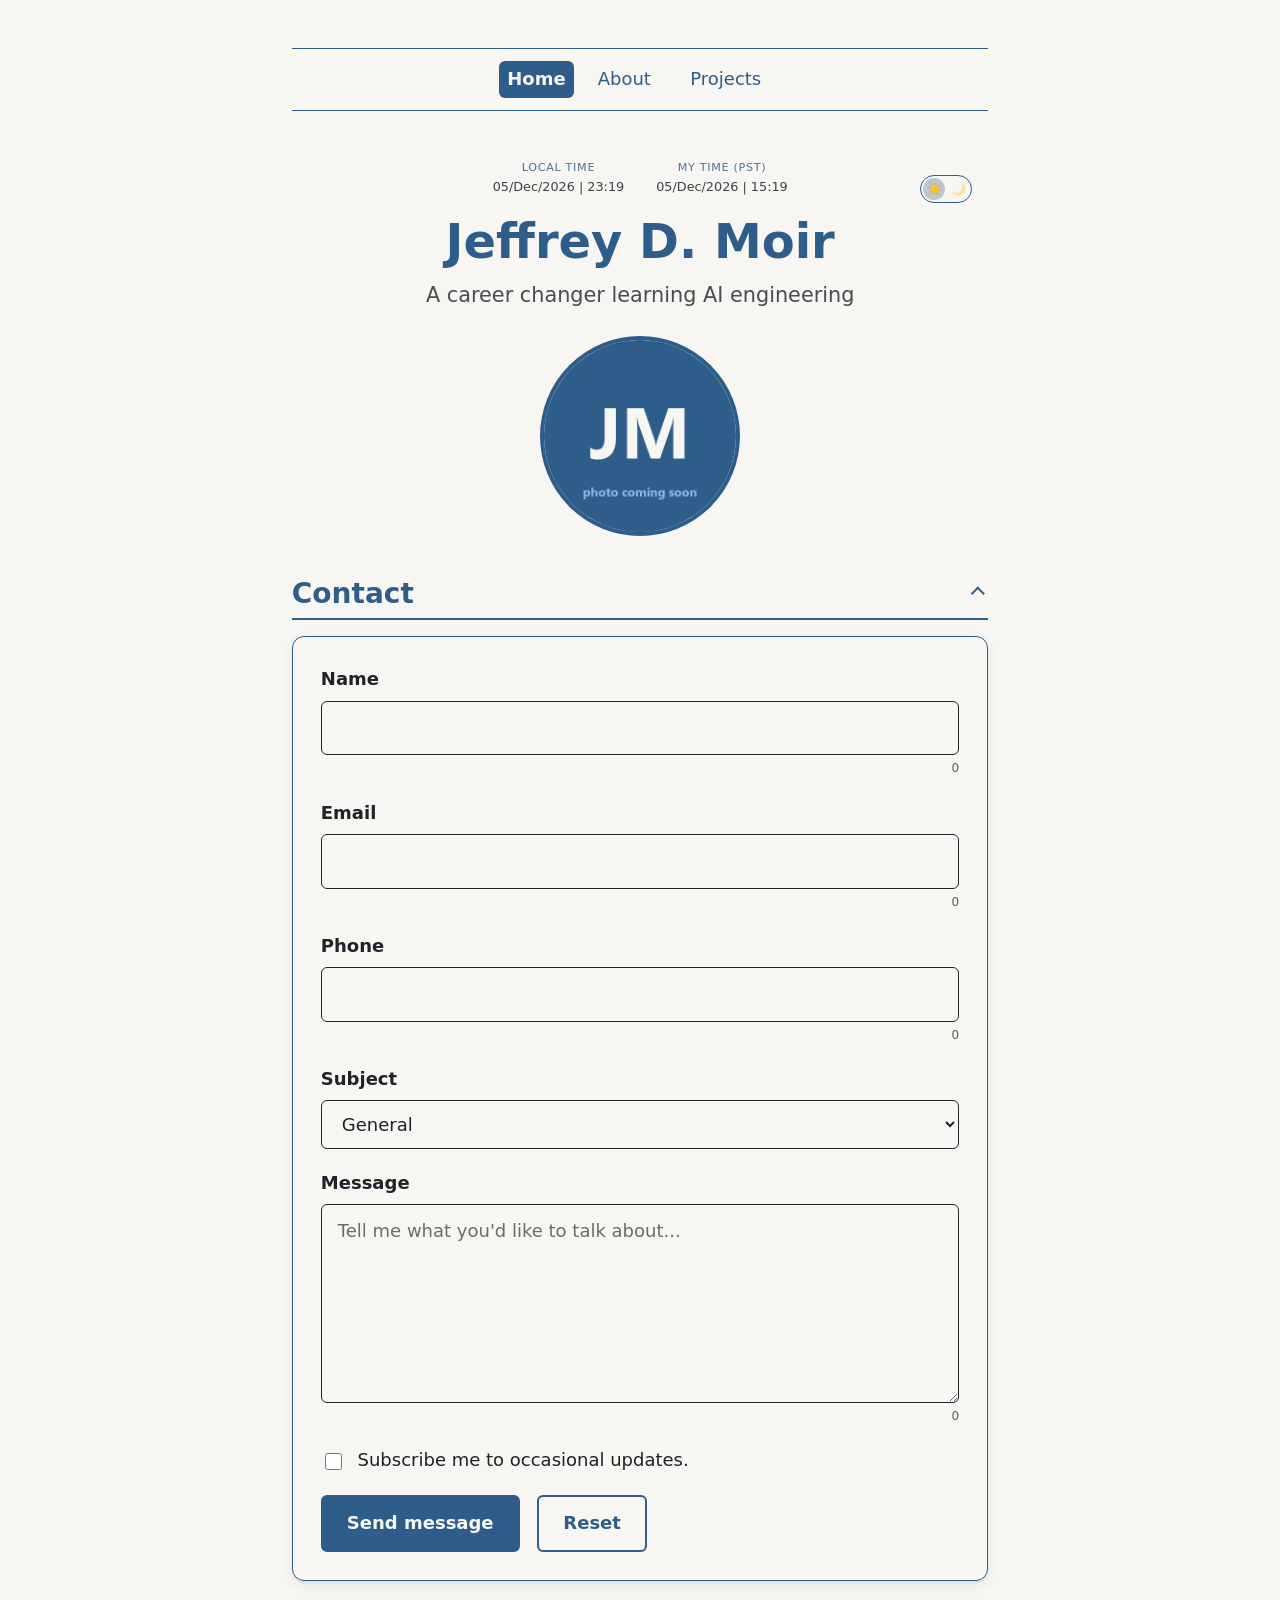
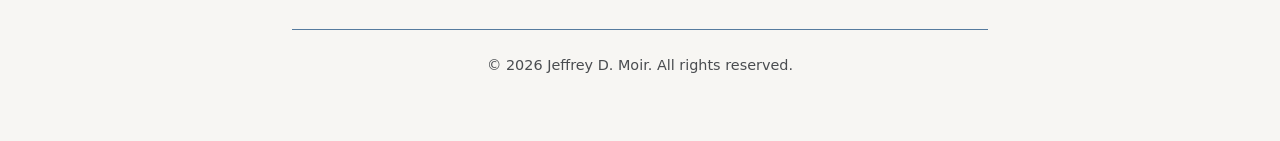
==== commit 9378e106: "Split site into Home, About, and Projects pages with css, js, and images folders" ====
--- a/index.html
+++ b/index.html
@@ -1,30 +1,29 @@
 <!DOCTYPE html>
 <!--
   ============================================================
-  FILE OVERVIEW: index.html, the personal profile page for Jeffrey D. Moir
+  FILE OVERVIEW: index.html, the homepage of my profile site
   ============================================================
-  This file holds the page's content and structure (HTML). All of the
-  look and layout (colors, fonts, spacing) lives in a separate file,
-  styles.css, which is linked in the <head> below. The light/dark theme
-  button is powered by a small JavaScript file, script.js, also linked
-  in the <head>. No frameworks are used.
+  The HOMEPAGE of my profile site: who I am, and a way to contact me.
+
+  Page layout from top to bottom:
+    1. <nav>     : the site's navigation bar (Home, About, Projects), with "Home" highlighted
+    2. <header>  : light/dark theme slide switch (pinned to the top right), two clocks
+                   (the visitor's time and mine, added by main.js), my name, tagline, and photo
+    3. <main>    : the Contact section (a form with name, email, phone, subject, message,
+                   a subscribe checkbox, a hidden anti-spam field, and Send/Reset buttons;
+                   each text box shows a live character count). It starts open; click its
+                   heading (or its arrow) to slide it closed and open again.
+    4. <footer>  : copyright line
+
+  This site has three pages, which all share the same files, kept in folders
+  by type:
+    - css/styles.css : all of the look and layout (colors, fonts, spacing)
+    - js/main.js     : all of the interactive parts (theme switch, clocks,
+                       sliding sections, forms)
+    - images/        : the pictures (my profile photo and project screenshots)
+  The CSS and JavaScript are linked in the <head> below. No frameworks are used.
   Comments like this one are "non-executable": the browser skips them
   and never shows them on the page. They're notes for whoever reads the code.
-
-  Page layout from top to bottom:
-    1. <header>  : light/dark theme slide switch (pinned to the top right), two clocks
-                   (the visitor's time and mine, added by script.js), name, tagline, and profile photo
-    2. <nav>     : navigation links (About, Skills, Projects, Contact)
-    3. <main>    : the main content, split into four sections. Each one starts closed:
-                   click its heading (or its arrow) to open it, or use the nav links.
-         - About
-         - Skills (built by script.js from its "skills" array, each with a level; a Skills
-           Manager adds skills; each skill has a red X to delete it)
-         - Projects (with a form for adding projects; each project has a red X to delete it)
-         - Contact (a form with name, email, phone, subject, message,
-           a subscribe checkbox, a hidden anti-spam field, and Send/Reset buttons;
-           each text box shows a live character count)
-    4. <footer>  : copyright line
 
   The line above this comment, <!DOCTYPE html>, tells the browser
   "this is a modern HTML5 page." It must always be the very first line.
@@ -50,29 +49,52 @@
        follows in this attribute." %23 is the code for the # sign, which can't be typed directly
        inside this kind of link. The circle uses the same blue as the page's light-theme accent. -->
   <link rel="icon" href="data:image/svg+xml,%3Csvg xmlns='http://www.w3.org/2000/svg' viewBox='0 0 64 64'%3E%3Ccircle cx='32' cy='32' r='32' fill='%232f5d8a'/%3E%3Ctext x='32' y='42' font-family='system-ui,Segoe UI,Arial,sans-serif' font-size='28' font-weight='700' text-anchor='middle' fill='%23f7f6f3'%3EJM%3C/text%3E%3C/svg%3E">
-  <!-- Links the stylesheet. rel="stylesheet" says "this file is CSS," and href is where to find it
-       (styles.css in the same folder as this page). -->
-  <link rel="stylesheet" href="styles.css">
-  <!-- Loads the JavaScript file that runs the light/dark theme slide switch and the two clocks.
+  <!-- Links the SHARED stylesheet. Every page links this same file, so the whole site looks the
+       same and a style only has to be changed in one place. rel="stylesheet" says "this file is CSS,"
+       and href is where to find it: "css/styles.css" means "the file styles.css, inside the
+       css folder that sits next to this page." -->
+  <link rel="stylesheet" href="css/styles.css">
+  <!-- Loads the SHARED JavaScript file, js/main.js (main.js, inside the js folder), which every page uses: it runs the theme switch, the clocks,
+       the sliding sections, and the forms (each page only uses the parts it has).
        It's placed in the <head> (and not at the end of the page) on purpose: it needs to apply
        a saved theme choice BEFORE the page appears, so the page doesn't flash the wrong colors. -->
-  <script src="script.js"></script>
+  <script src="js/main.js"></script>
 </head>
 <!-- ===== END OF HEAD ===== -->
 
 <!-- ===== BODY: everything inside here is what you actually see on the page. ===== -->
 <body>
 
-  <!-- ===== HEADER: the introductory area at the top of the page (theme switch, clocks, name, tagline, photo). ===== -->
+  <!-- ===== NAV: the site's navigation bar, at the top of every page. <nav> tells browsers and
+       screen readers "these are the main site links." The same three links are on every page. ===== -->
+  <nav>
+    <!-- An unordered list (<ul>) is the standard way to group navigation links. Each <li> is one list item. -->
+    <ul>
+      <!-- Each <a> is a link to one page of the site. href is the file it opens (all three pages
+           sit in the same folder, so just the file name is enough).
+           aria-current="page" marks the link to THE PAGE YOU'RE ON. Screen readers announce it as
+           "current page," and styles.css highlights it, so you can see where you are. Each page
+           puts it on its own link: here, "Home".
+           data-text repeats the link's word. styles.css uses it to save room for the bold
+           version of the word, so the links don't shift sideways when one turns bold.
+           (If you rename a link, change its data-text to match.) -->
+      <li><a href="index.html" data-text="Home" aria-current="page">Home</a></li>
+      <li><a href="about.html" data-text="About">About</a></li>
+      <li><a href="projects.html" data-text="Projects">Projects</a></li>
+    </ul>
+  </nav>
+  <!-- ===== END OF NAV ===== -->
+
+  <!-- ===== HEADER: the introduction at the top of the homepage (theme switch, clocks, name, tagline, photo). ===== -->
   <header>
     <!-- THEME SLIDE SWITCH: a small sliding switch that changes the page between light and dark.
          A sun sits on the left end and a moon on the right end. A round "knob" slides
          to whichever side is active. styles.css draws it and pins it to the top-right corner.
          type="button" = a plain button that runs code (it isn't part of the form and doesn't submit anything).
-         id="theme-toggle" = a unique name so script.js can find it.
+         id="theme-toggle" = a unique name so main.js can find it.
          role="switch" = tells screen readers this is an on/off switch, not an ordinary button.
          aria-checked = whether the switch is "on" ("true" = dark theme, "false" = light theme).
-           script.js flips this value on every click, and styles.css uses it to move the knob.
+           main.js flips this value on every click, and styles.css uses it to move the knob.
          aria-label = the name screen readers announce, e.g. "Dark theme, switch, off".
          Inside: three <span>s (plain containers with no meaning of their own) for the sun, the moon,
          and the knob. aria-hidden="true" hides them from screen readers, since they're only decoration. -->
@@ -82,189 +104,36 @@
       <span class="theme-knob" aria-hidden="true"></span>
     </button>
 
-    <!-- TWO CLOCKS: script.js adds them here, just above my name, when the page loads.
-         They're built by script.js (instead of being written out in this file) because they only
+    <!-- TWO CLOCKS: main.js adds them here, just above the page's <h1> heading, when the page loads.
+         They're built by main.js (instead of being written out in this file) because they only
          work with JavaScript running: this way there are never placeholder dashes or empty clocks
          on the page, and if JavaScript is off, the clocks simply don't appear.
-         See "CLOCKS" in script.js for the HTML it adds. -->
+         See "CLOCKS" in main.js for the HTML it adds. -->
 
     <!-- The main heading of the page: my name. A page should have only one <h1>. -->
     <h1>Jeffrey D. Moir</h1>
     <!-- A paragraph holding my tagline, which sits right under my name. -->
     <p>A career changer learning AI engineering</p>
-    <!-- Profile photo (a placeholder image for now).
-         src    = where the image comes from
+    <!-- Profile photo (a placeholder for now: to use a real photo, save it as images/profile.jpg,
+         replacing the placeholder, ideally square and at least 400x400 pixels).
+         src    = where the image comes from: profile.jpg, inside the images folder
          alt    = a text description, read aloud by screen readers and shown if the image fails to load
-         width/height = the image size in pixels, so the page saves the right amount of space while it loads -->
-    <img src="https://placehold.co/200x200" alt="Profile photo of Jeffrey D. Moir" width="200" height="200">
+         width/height = the size it's shown at, in pixels, so the page saves the right amount of
+                        space while it loads (the file itself is twice as big, so it stays sharp
+                        on high-resolution screens) -->
+    <img src="images/profile.jpg" alt="Profile photo of Jeffrey D. Moir" width="200" height="200">
   </header>
   <!-- ===== END OF HEADER ===== -->
 
-  <!-- ===== NAV: the navigation menu. <nav> tells browsers and screen readers "these are the main site links." ===== -->
-  <nav>
-    <!-- An unordered list (<ul>) is the standard way to group navigation links. Each <li> is one list item. -->
-    <ul>
-      <!-- Each <a> is a link. href="#about" means "jump to the element on this page with id="about"."
-           The # tells the browser to look on the same page instead of opening a new one.
-           data-text repeats the link's word. styles.css uses it to save room for the bold
-           version of the word, so the links don't shift sideways when one turns bold on hover.
-           (If you rename a link, change its data-text to match.) -->
-      <li><a href="#about" data-text="About">About</a></li>
-      <li><a href="#skills" data-text="Skills">Skills</a></li>
-      <li><a href="#projects" data-text="Projects">Projects</a></li>
-      <li><a href="#contact" data-text="Contact">Contact</a></li>
-    </ul>
-  </nav>
-  <!-- ===== END OF NAV ===== -->
-
   <!-- ===== MAIN: the central content of the page. A page should have only one <main>. ===== -->
   <main>
 
-    <!-- ----- ABOUT SECTION: a short introduction about me. A <section> groups related content under its own heading.
-         id="about" is the name the "About" nav link jumps to. ----- -->
-    <section id="about">
-      <!-- OPEN/CLOSE BOX: <details> is HTML's built-in "show more / show less" box.
-           Its first child, <summary>, is the part that's always visible and clickable:
-           here, the section heading plus a small arrow. Clicking it shows everything else
-           inside <details>; clicking again hides it. That works even without JavaScript;
-           script.js adds a smooth 0.3-second slide when it opens and closes.
-           The box starts closed (it would start open if it had the "open" attribute).
-           The other sections use the same structure. -->
-      <details>
-        <!-- The clickable heading row. <h2> is one level below the page's <h1>.
-             The arrow is drawn by styles.css; aria-hidden="true" hides it from screen readers,
-             which already announce whether the box is open or closed. -->
-        <summary><h2>About</h2><span class="section-arrow" aria-hidden="true"></span></summary>
-        <!-- A paragraph describing what I'm learning and why. -->
-        <p>I am a student of the AI Mastery course, learning how to write my websites and applications using AI while understanding what is written rather than just trusting the AI to do it for me.</p>
-      </details>
-    </section>
-    <!-- ----- END OF ABOUT SECTION ----- -->
-
-    <!-- ----- SKILLS SECTION: a list of my professional skills, plus a Skills Manager for adding more.
-         id="skills" gives this section a unique name. The "Skills" nav link jumps here, and
-         styles.css uses it to lay out just this list as a grid. ----- -->
-    <section id="skills">
-      <!-- Open/close box (see the About section for how <details> and <summary> work). -->
-      <details>
-        <!-- The heading includes the skill count as "shown / total", e.g. "Skills (2/5)" means
-             2 skills match the current filter out of 5 in all. The numbers go in the empty
-             <span id="skill-count">: script.js fills it in, and updates it whenever a skill is
-             added or deleted, or a filter button is clicked. -->
-        <summary><h2>Skills <span id="skill-count"></span></h2><span class="section-arrow" aria-hidden="true"></span></summary>
-
-        <!-- SKILLS MANAGER: a small form for adding a new skill to the list below.
-             It's a <form>, so pressing Enter in the box adds the skill, just like clicking the button.
-             script.js handles it: it stops the page from reloading, adds the new skill (its name and
-             level) to the "skills" array, and redraws the list. Nothing is sent anywhere.
-             id="skill-form" = the name script.js uses to find this form.
-             class="manager" = the name styles.css uses to style both "add" forms on the page.
-             aria-labelledby = tells screen readers this form is named by its "Skills Manager" heading.
-             <h3> is one level below the section's <h2>, since this block sits inside the Skills section. -->
-        <form id="skill-form" class="manager" aria-labelledby="skills-manager-heading">
-          <h3 id="skills-manager-heading">Skills Manager</h3>
-          <!-- The name box and the level dropdown, side by side (class="field-row", the same
-               layout as the project form; they stack on narrow phone screens). -->
-          <div class="field-row">
-            <!-- SKILL NAME: works like the contact form's boxes: a label, the box, and a character
-                 count under it. required = the form won't add an empty skill.
-                 maxlength="40" = the box stops accepting letters after 40, so a skill fits on its card. -->
-            <p>
-              <label for="new-skill">Skill name</label>
-              <input type="text" id="new-skill" name="new-skill" maxlength="40" required>
-              <small class="char-count" data-for="new-skill">0</small>
-            </p>
-            <!-- LEVEL: a dropdown (<select>) with the three levels. Each <option>'s value is what
-                 gets saved with the skill; "learning" is picked by default because it's first. -->
-            <p>
-              <label for="new-skill-level">Level</label>
-              <select id="new-skill-level" name="new-skill-level">
-                <option value="learning">Learning</option>
-                <option value="practicing">Practicing</option>
-                <option value="confident">Confident</option>
-              </select>
-            </p>
-          </div>
-          <p>
-            <button type="submit">Add</button>
-          </p>
-        </form>
-
-        <!-- FILTER BUTTONS: show only the skills at one level, or all of them.
-             role="group" with aria-label tells screen readers these buttons belong together and
-             what they're for. Each button's data-filter says which level it shows ("all" shows
-             everything). aria-pressed says whether it's the active filter ("true") or not
-             ("false"): script.js updates it on every click, screen readers announce it
-             ("pressed"), and styles.css gives the active button a filled-in background.
-             "All" starts active. The heading's count then shows "shown / total", e.g. (2/5). -->
-        <div class="skill-filters" role="group" aria-label="Filter skills by level">
-          <button type="button" class="filter-button" data-filter="all" aria-pressed="true">All</button>
-          <button type="button" class="filter-button" data-filter="learning" aria-pressed="false">Learning</button>
-          <button type="button" class="filter-button" data-filter="practicing" aria-pressed="false">Practicing</button>
-          <button type="button" class="filter-button" data-filter="confident" aria-pressed="false">Confident</button>
-        </div>
-
-        <!-- THE SKILLS LIST: an unordered list, since the order of the skills doesn't matter.
-             It starts empty on purpose: the skills are listed in the "skills" array at the top of
-             script.js, and its renderSkills() function builds one <li> card per skill here when
-             the page loads (with the skill's name, a level badge, a grip handle, and a red X).
-             id="skill-list" = the name script.js uses to find this list. -->
-        <ul id="skill-list"></ul>
-      </details>
-    </section>
-    <!-- ----- END OF SKILLS SECTION ----- -->
-
-    <!-- ----- PROJECTS SECTION: my projects, plus a form for adding more.
-         id="projects" is the name the "Projects" nav link jumps to. ----- -->
-    <section id="projects">
-      <!-- Open/close box (see the About section for how <details> and <summary> work). -->
-      <details>
-        <summary><h2>Projects</h2><span class="section-arrow" aria-hidden="true"></span></summary>
-        <!-- ADD A PROJECT: a form with two boxes side by side (name and description) and a button.
-             It works the same way as the Skills Manager above: script.js adds the new project to the
-             list below and clears the boxes. Both boxes are required, and each has a character count.
-             maxlength keeps the name to 60 characters and the description to 200. -->
-        <form id="project-form" class="manager" aria-labelledby="add-project-heading">
-          <h3 id="add-project-heading">Add a project</h3>
-          <!-- The two boxes. class="field-row" lets styles.css place them next to each other
-               (and stack them on narrow phone screens). -->
-          <div class="field-row">
-            <p>
-              <label for="project-name">Project name</label>
-              <input type="text" id="project-name" name="project-name" maxlength="60" required>
-              <small class="char-count" data-for="project-name">0</small>
-            </p>
-            <p>
-              <label for="project-description">Project description</label>
-              <input type="text" id="project-description" name="project-description" maxlength="200" required>
-              <small class="char-count" data-for="project-description">0</small>
-            </p>
-          </div>
-          <p>
-            <button type="submit">Add project</button>
-          </p>
-        </form>
-
-        <!-- THE PROJECTS LIST: each <li> is one project, with its name in bold (<strong>) and
-             its description in a paragraph underneath.
-             id="project-list" = the name script.js uses to add and remove projects.
-             script.js adds the red X delete button to every project, including this first one. -->
-        <ul id="project-list" class="project-list">
-          <li>
-            <strong>Moon Dragon Games website</strong>
-            <p>A website for Moon Dragon Games, a local game store in Everett, WA.</p>
-          </li>
-        </ul>
-      </details>
-    </section>
-    <!-- ----- END OF PROJECTS SECTION ----- -->
-
     <!-- ----- CONTACT SECTION: a form visitors can fill out to send me a message.
-         id="contact" is the name the "Contact" nav link jumps to. ----- -->
+         id="contact" gives this section a unique name, so a link like index.html#contact can jump straight to it. ----- -->
     <section id="contact">
-      <!-- Open/close box (see the About section for how <details> and <summary> work).
-           It wraps the heading and the whole form. -->
-      <details>
+      <!-- Open/close box, starting open ("open"). It wraps the heading and the whole form.
+           The About section in about.html explains how <details> and <summary> work. -->
+      <details open>
       <summary><h2>Contact</h2><span class="section-arrow" aria-hidden="true"></span></summary>
 
       <!-- START OF CONTACT FORM: <form> groups all the fields so they get sent together when the button is clicked.
@@ -290,8 +159,8 @@
           <label for="name">Name</label>
           <input type="text" id="name" name="name" pattern="\p{L}[\p{L}\p{M}'’ .\-]*" title="Please use letters, spaces, hyphens, apostrophes, or periods." required>
           <!-- CHARACTER COUNT: the small number under the box's right edge. <small> is the HTML tag
-               for small side notes. data-for="name" tells script.js which box this counter belongs to,
-               and script.js updates the number as the visitor types. Every text box has one. -->
+               for small side notes. data-for="name" tells main.js which box this counter belongs to,
+               and main.js updates the number as the visitor types. Every text box has one. -->
           <small class="char-count" data-for="name">0</small>
         </p>
 
--- a/css/styles.css
+++ b/css/styles.css
@@ -0,0 +1,1289 @@
+/*
+  ============================================================
+  FILE OVERVIEW: css/styles.css, the SHARED look and layout for every page of the site
+  ============================================================
+  It lives in the css folder; each page links it as "css/styles.css".
+  All three pages (index.html, about.html, and projects.html) link this one
+  file, so the whole site looks the same, and a style only has to be changed
+  in one place. Rules for parts that are only on one page (like the skill
+  cards on about.html) simply have nothing to style on the other pages.
+
+  CSS (Cascading Style Sheets) controls how the page looks: colors,
+  fonts, spacing, and layout. Each "rule" has two parts:
+    - a selector (WHICH elements to style, e.g. "nav ul")
+    - declarations inside { } (HOW to style them, e.g. "color: red;")
+  Comments like this one, between slash-star and star-slash, are
+  skipped by the browser. They're notes for whoever reads the code.
+
+  Sections in this file, from top to bottom:
+    1. Color palette (variables), with light and dark versions
+    2. Base page setup (body, fonts, centering)
+    3. Headings and text
+    4. Header (clocks, name, tagline, photo)
+   4b. Theme slide switch (top right)
+    5. Navigation bar (flexbox), including the highlighted current-page link
+    6. Main sections (spacing, and the open/close heading rows with arrows)
+    7. Skills (grid, the level badge, the click-to-edit name, the skill count, and the filter buttons)
+   7b. Skills Manager (with its level dropdown), project list, the red X delete buttons,
+       and drag-to-reorder grips
+    8. Contact form (inputs, focus states, buttons, character counts, red email)
+    9. Footer
+   10. Responsive layout: the @media block for screens 768px and wider
+   11. Tablet tweaks: the @media block for screens 768px to 1023px only
+
+  MOBILE FIRST: sections 1-9 style the page for phones. Sections 10 and 11
+  at the very bottom adjust it for bigger screens, using two breakpoints:
+    - under 768px          = phone   (sections 1-9 only)
+    - 768px to 1023px      = tablet  (sections 1-9, plus 10, plus 11)
+    - 1024px and wider     = desktop (sections 1-9, plus 10)
+
+  About "rem": 1rem = the browser's base font size (usually 16px).
+  Using rem for spacing means everything grows or shrinks together
+  if someone raises their browser's text size.
+*/
+
+
+/* ===== 1. COLOR PALETTE =====
+   :root means "the whole page." The names starting with -- are
+   "custom properties" (variables): a color is defined once here and
+   reused everywhere with var(--name). To change a color across the
+   whole site, you only change it in this one spot.
+   Three main colors are used, as planned, plus one "error" red that only
+   appears to warn about a mistake (the email address while it isn't valid yet).
+   color-scheme: light tells the browser to draw its own built-in parts
+   (scrollbars, the dropdown menu, the checkbox) in their light style. */
+:root {
+  --color-background: #f7f6f3; /* warm off-white for the page background */
+  --color-text: #1f2328;       /* near-black for body text (softer on the eyes than pure #000000) */
+  --color-accent: #2f5d8a;     /* calm blue for headings, links, and highlights */
+  --color-error: #b42318;      /* deep red for mistakes (easy to read on the light background) */
+  color-scheme: light;
+
+  /* SHADOW: used to make cards look slightly raised off the page.
+     It isn't a fourth palette color. It's a see-through version of the near-black text color.
+     rgb(31 35 40 / 0.08) = red 31, green 35, blue 40 (the same as #1f2328), at 8% strength.
+     The two shadows are stacked: a tight one right under the card, and a wide soft one around it. */
+  --shadow: 0 1px 2px rgb(31 35 40 / 0.08), 0 4px 12px rgb(31 35 40 / 0.08);
+  /* A slightly stronger shadow, for when the mouse is over a skill card. */
+  --shadow-hover: 0 2px 4px rgb(31 35 40 / 0.1), 0 8px 20px rgb(31 35 40 / 0.12);
+}
+
+/* DARK THEME: the same color names, given dark-mode values.
+   :root[data-theme="dark"] means "the <html> element, but only when it has
+   data-theme="dark"." main.js adds that when dark mode is chosen.
+   Because every rule below uses var(--color-...), swapping these values
+   recolors the whole page at once.
+   The accent is a lighter blue here, because the original dark blue would be
+   hard to read on a dark background. */
+:root[data-theme="dark"] {
+  --color-background: #1a1d21; /* deep charcoal (softer than pure black) */
+  --color-text: #e6e4df;       /* warm off-white text */
+  --color-accent: #8db8e3;     /* light blue for headings, links, and highlights */
+  --color-error: #ff8a80;      /* soft coral red for mistakes (a deep red would be too dark to read here) */
+  color-scheme: dark;
+
+  /* Dark-mode shadows: stronger and fully dark (black at 35-50%), because a faint
+     shadow disappears against a dark background. */
+  --shadow: 0 1px 2px rgb(0 0 0 / 0.35), 0 4px 12px rgb(0 0 0 / 0.35);
+  --shadow-hover: 0 2px 4px rgb(0 0 0 / 0.4), 0 8px 20px rgb(0 0 0 / 0.5);
+}
+/* ===== END OF COLOR PALETTE ===== */
+
+
+/* ===== 2. BASE PAGE SETUP ===== */
+
+/* Makes width and height include padding and borders. Without this, adding
+   padding to a full-width input would make it wider than its container.
+   The * means "every element," and ::before/::after cover the extra bits CSS can add. */
+*,
+*::before,
+*::after {
+  box-sizing: border-box;
+}
+
+/* The body is the whole visible page.
+   - font-family: a "system font stack." system-ui uses the computer's own built-in
+     font (Segoe UI on Windows, San Francisco on Mac). If that's unavailable, the
+     browser tries the next name in the list, ending with any sans-serif font.
+     Nothing is downloaded, so text appears instantly.
+   - font-size uses clamp() so the text grows smoothly from 16px on a phone to 18px on
+     a desktop, with no breakpoints. See "FLUID FONT SIZES" in section 3 for how it works.
+   - line-height 1.6 = space between lines, 1.6 times the text size, for easy reading.
+   - MOBILE FIRST: these are the PHONE settings. Larger screens change them in the
+     "RESPONSIVE LAYOUT" section at the bottom of this file.
+   - margin: 0 = no extra space around the page, so it uses the full phone width.
+   - padding = slim breathing room inside the edges (1rem left/right) so text never
+     touches the screen edge. The top is taller (3.75rem) so the theme slide switch,
+     which is pinned to the top-right corner, doesn't sit on top of my name. */
+body {
+  font-family: system-ui, -apple-system, "Segoe UI", Roboto, "Helvetica Neue", Arial, sans-serif;
+  font-size: clamp(1rem, 0.93rem + 0.31vw, 1.125rem);
+  line-height: 1.6;
+  color: var(--color-text);
+  background-color: var(--color-background);
+  margin: 0;
+  padding: 3.75rem 1rem 2rem;
+}
+
+/* SMOOTH SCROLLING: when a nav link is clicked, the page glides down to its section
+   instead of jumping there instantly. "html" is the whole page, which is what scrolls. */
+html {
+  scroll-behavior: smooth;
+}
+
+/* For people who turned on "reduce motion" in their computer settings, go back to the
+   instant jump, since a gliding page can make some people feel dizzy. */
+@media (prefers-reduced-motion: reduce) {
+  html {
+    scroll-behavior: auto;
+  }
+}
+
+/* Images never grow wider than their container (important on small phone screens).
+   height: auto keeps the picture's shape from getting squished. */
+img {
+  max-width: 100%;
+  height: auto;
+}
+/* ===== END OF BASE PAGE SETUP ===== */
+
+
+/* ===== 3. HEADINGS AND TEXT ===== */
+
+/* FLUID FONT SIZES WITH clamp()
+   Instead of jumping between fixed sizes at breakpoints, the main text sizes on this
+   page grow smoothly as the screen gets wider. They use clamp(), which takes 3 values:
+
+       clamp( SMALLEST , PREFERRED , LARGEST )
+
+   - SMALLEST: the size never goes below this (used on small phones).
+   - LARGEST:  the size never goes above this (used on big screens).
+   - PREFERRED: the size in between, which changes with the screen width.
+     It's written like "1.42rem + 2.47vw":
+       * "vw" means "viewport width": 1vw = 1% of the browser window's width.
+         So the vw part grows as the window gets wider.
+       * The rem part is a fixed starting amount. Mixing rem in means the text
+         still grows if someone turns up their browser's text size (an
+         accessibility setting), which pure vw sizes would ignore.
+
+   The numbers are worked out so each size is at its SMALLEST on a 375px-wide phone
+   and reaches its LARGEST on a 1024px-wide screen, growing evenly in between:
+
+       Text            Phone (375px)     Desktop (1024px and wider)
+       Body text       1rem    (16px)    1.125rem (18px)
+       My name (h1)    2rem    (32px)    3rem     (48px)
+       Headings (h2)   1.375rem (22px)   1.75rem  (28px)
+       Tagline         1.1rem  (17.6px)  1.3rem   (20.8px)
+*/
+
+/* All headings use the accent color and a tighter line-height
+   (big text looks too spread out at 1.6). */
+h1,
+h2 {
+  color: var(--color-accent);
+  line-height: 1.2;
+}
+
+/* The page title (my name): large and bold, with no gap above it.
+   Fluid size: 2rem on phones, growing smoothly to 3rem on desktops (see FLUID FONT SIZES above). */
+h1 {
+  font-size: clamp(2rem, 1.42rem + 2.47vw, 3rem);
+  margin: 0 0 0.5rem;
+}
+
+/* Section headings. Each one sits inside its section's clickable heading row
+   (see "OPEN/CLOSE SECTIONS" in section 6, which also draws the line underneath).
+   margin: 0 removes the heading's built-in space, so it lines up with the arrow.
+   Fluid size: 1.375rem on phones, growing smoothly to 1.75rem on desktops. */
+h2 {
+  font-size: clamp(1.375rem, 1.16rem + 0.92vw, 1.75rem);
+  margin: 0;
+}
+
+/* Paragraphs: remove the default top gap and keep a gap below, so spacing is predictable. */
+p {
+  margin: 0 0 1rem;
+}
+
+/* Links use the accent color. */
+a {
+  color: var(--color-accent);
+}
+/* ===== END OF HEADINGS AND TEXT ===== */
+
+
+/* ===== 4. HEADER (clocks, name, tagline, photo) ===== */
+
+/* Centers everything in the header and adds space below it.
+   container-type: inline-size lets the clocks rule below measure the header's own
+   width (the same trick the nav uses), so the clocks can stack when space runs out. */
+header {
+  text-align: center;
+  margin-bottom: 2rem;
+  container-type: inline-size;
+}
+
+/* THE TWO CLOCKS: one line, centered, above my name.
+   - display: flex puts the two clocks side by side.
+   - justify-content: center keeps the pair in the middle; align-items: center lines
+     them up with each other.
+   - gap: 2rem of space between the two clocks keeps them clearly separate.
+   - font-size 0.8rem keeps them small and quiet, so my name stays the main focus.
+   - font-variant-numeric: tabular-nums gives every digit the same width, so the clocks
+     don't wiggle sideways when the numbers change (a "1" is normally narrower than an "8").
+   - opacity 0.85 softens them a little, like the tagline.
+   This rule is more specific than "header p" (a class beats a plain tag), so the
+   tagline's bigger font size doesn't apply here. */
+.clocks {
+  display: flex;
+  justify-content: center;
+  align-items: center;
+  gap: 2rem;
+  margin: 0 0 1rem;
+  font-size: 0.8rem;
+  font-variant-numeric: tabular-nums;
+  opacity: 0.85;
+}
+
+/* Each clock: its label sits above its time (flex-direction: column). */
+.clock {
+  display: flex;
+  flex-direction: column;
+  align-items: center;
+}
+
+/* The small labels ("Local time" / "My time (PDT)"): in capital letters with a little
+   extra spacing between letters, and in the accent color, so they read as labels. */
+.clock-label {
+  font-size: 0.7rem;
+  text-transform: uppercase;
+  letter-spacing: 0.06em;
+  color: var(--color-accent);
+}
+
+/* VERY NARROW SCREENS: when the header is under 20rem (320px) wide, the two clocks
+   no longer fit side by side, so they stack (flex-direction: column), one above the other. */
+@container (max-width: 20rem) {
+  .clocks {
+    flex-direction: column;
+    gap: 0.4rem;
+  }
+}
+
+/* The tagline: slightly larger and a little faded, so the name stands out more.
+   "header p" means "only paragraphs inside the header."
+   Fluid size: 1.1rem on phones, growing smoothly to 1.3rem on desktops. */
+header p {
+  font-size: clamp(1.1rem, 0.98rem + 0.49vw, 1.3rem);
+  opacity: 0.8;
+}
+
+/* The profile photo: border-radius 50% turns the square into a circle,
+   and the border adds an accent-colored ring around it. */
+header img {
+  border-radius: 50%;
+  border: 4px solid var(--color-accent);
+  margin-top: 0.5rem;
+}
+/* ===== END OF HEADER ===== */
+
+
+/* ===== 4b. THEME SLIDE SWITCH (top right) ===== */
+
+/* THE TRACK: the pill-shaped outline the knob slides along.
+   - position: fixed pins it to the screen, so it stays in the top-right corner
+     even while scrolling. top/right set how far it sits from those edges.
+   - width/height plus border-radius 999px (a very large rounding) make a pill shape.
+   - padding: 0 removes the built-in padding buttons have, so the pieces inside line up exactly.
+   - z-index: 10 keeps it on top of any page content that scrolls underneath it.
+   - It uses the page's own colors and a thin 1px outline, so it blends in quietly
+     and switches along with the theme. */
+#theme-toggle {
+  position: fixed;
+  top: 1rem;
+  right: 1rem;
+  z-index: 10;
+  width: 3.25rem;
+  height: 1.75rem;
+  padding: 0;
+  background-color: var(--color-background);
+  border: 1px solid var(--color-accent);
+  border-radius: 999px;
+  cursor: pointer;
+}
+
+/* THE SUN AND MOON ICONS: both sit inside the track, one at each end.
+   - position: absolute places each one at an exact spot inside the track
+     (the track's own "position: fixed" makes it the reference point).
+   - top: 50% plus translateY(-50%) centers them up-and-down.
+   - width/height match the knob, so each icon sits exactly where the knob stops.
+   - display: grid with place-items: center puts the emoji in the middle of that spot.
+   - z-index: 1 keeps the icons on top of the knob, so the knob shows behind its icon.
+   - opacity: 0.45 fades them, since the inactive one should stay in the background.
+   - transition fades the brightness smoothly when the theme changes. */
+.theme-icon {
+  position: absolute;
+  top: 50%;
+  transform: translateY(-50%);
+  z-index: 1;
+  width: 1.375rem;
+  height: 1.375rem;
+  display: grid;
+  place-items: center;
+  font-size: 0.75rem;
+  line-height: 1;
+  opacity: 0.45;
+  transition: opacity 0.2s ease;
+}
+
+/* The sun goes at the left end, the moon at the right end (0.125rem in from each edge). */
+.theme-sun {
+  left: 0.125rem;
+}
+.theme-moon {
+  right: 0.125rem;
+}
+
+/* THE KNOB: the round marker that slides to the active side.
+   - It starts on the left, behind the sun (light theme).
+   - Its fill is a soft, see-through version of the accent color: color-mix blends
+     30% accent with 70% transparent, so it's visible without being loud.
+   - transition makes it glide over 0.2 seconds instead of jumping. */
+.theme-knob {
+  position: absolute;
+  top: 50%;
+  left: 0.125rem;
+  transform: translateY(-50%);
+  width: 1.375rem;
+  height: 1.375rem;
+  border-radius: 50%;
+  background-color: color-mix(in srgb, var(--color-accent) 30%, transparent);
+  transition: transform 0.2s ease;
+}
+
+/* LIGHT THEME (aria-checked="false"): the sun is the active icon, so it's shown at full strength.
+   [aria-checked="false"] means "only when the switch has aria-checked set to false."
+   main.js sets that value. */
+#theme-toggle[aria-checked="false"] .theme-sun {
+  opacity: 1;
+}
+
+/* DARK THEME (aria-checked="true"): the moon is shown at full strength, and the knob
+   slides right by 1.5rem so it sits behind the moon.
+   translate(1.5rem, -50%) = move 1.5rem to the right, and keep it centered up-and-down. */
+#theme-toggle[aria-checked="true"] .theme-moon {
+  opacity: 1;
+}
+#theme-toggle[aria-checked="true"] .theme-knob {
+  transform: translate(1.5rem, -50%);
+}
+
+/* On hover, the outline gets a little thicker, so it's clear the switch reacts. */
+#theme-toggle:hover {
+  box-shadow: 0 0 0 1px var(--color-accent);
+}
+
+/* Keyboard focus ring (shown when someone reaches the switch with the Tab key). */
+#theme-toggle:focus-visible {
+  outline: 3px solid var(--color-accent);
+  outline-offset: 3px;
+}
+
+/* For people who turned on "reduce motion" in their computer settings: the knob
+   jumps straight to its new side instead of sliding. */
+@media (prefers-reduced-motion: reduce) {
+  .theme-knob,
+  .theme-icon {
+    transition: none;
+  }
+}
+/* ===== END OF THEME SLIDE SWITCH ===== */
+
+
+/* ===== 5. NAVIGATION (flexbox) ===== */
+
+/* The nav bar, at the top of every page: thin lines above and below frame the links,
+   with space around them.
+   container-type: inline-size turns the nav into a "container": the rules below can
+   then measure the NAV's own width (not the whole screen's) and react to it. That's
+   what lets the links squeeze together and then stack at exactly the right moment. */
+nav {
+  border-top: 1px solid var(--color-accent);
+  border-bottom: 1px solid var(--color-accent);
+  padding: 0.75rem 0;
+  margin-bottom: 3rem;
+  container-type: inline-size;
+}
+
+/* The list of links, laid out with flexbox, in one horizontal row at every size
+   (until the nav gets too narrow; see the next rule).
+   - display: flex with flex-direction: row puts the links side by side.
+   - justify-content: center keeps the row in the middle.
+   - align-items: center lines the links up neatly across the row.
+   - list-style: none removes the bullet points, and margin/padding 0 removes the
+     default indent that lists have.
+   - gap: the space between links SHRINKS SMOOTHLY as the nav gets narrower:
+       clamp(0rem, 25cqi - 4.5rem, 1rem)
+     * "cqi" = "container query inline": 1cqi = 1% of the nav's width.
+     * So the middle value grows and shrinks with the nav's width. The numbers are
+       worked out so the gap is a full 1rem (16px) when the nav is 352px wide or
+       wider, then shrinks evenly to 0 at 288px wide.
+     * clamp() keeps it between 0 (never negative) and 1rem (never bigger).
+     Each link also has its own padding (see "nav a" below), so even at gap 0 the
+     words still have a little breathing room and never touch. */
+nav ul {
+  display: flex;
+  flex-direction: row;
+  justify-content: center;
+  align-items: center;
+  gap: clamp(0rem, 25cqi - 4.5rem, 1rem);
+  list-style: none;
+  margin: 0;
+  padding: 0;
+}
+
+/* WHEN THE LINKS NO LONGER FIT SIDE BY SIDE: stack them, one above the other.
+   @container works like @media, but it checks the nav's width instead of the screen's.
+   The four links need about 270px in a row, so once the nav is narrower than 18rem
+   (288px), they're about to overlap. At that point they switch to a column
+   (flex-direction: column), centered, with a small 0.5rem gap between them.
+   On a phone with this page's side padding, that happens on screens about 320px wide or narrower. */
+@container (max-width: 18rem) {
+  nav ul {
+    flex-direction: column;
+    gap: 0.5rem;
+  }
+}
+
+/* The nav links: normal weight, no underline, with a little padding so they're easier to tap.
+   display: inline-grid is part of the "no shifting" trick explained just below. */
+nav a {
+  display: inline-grid;
+  font-weight: 400;
+  text-decoration: none;
+  padding: 0.25rem 0.5rem;
+}
+
+/* THE "NO SHIFTING" TRICK: bold letters are wider than normal ones, so a word that turns
+   bold on hover would get wider and push the other links sideways.
+   To prevent that, ::after adds an invisible bold copy of the word (taken from the
+   link's data-text in each page's HTML) underneath the real one.
+   - content: attr(data-text) = use the data-text value as the copy's text.
+   - visibility: hidden and height: 0 = the copy is invisible and takes no height,
+     but it still takes up its full bold WIDTH.
+   Because the link is an inline-grid, the real word and the copy share one column,
+   which is always as wide as the bold version. So the link's width never changes. */
+nav a::after {
+  content: attr(data-text);
+  font-weight: 700;
+  visibility: hidden;
+  height: 0;
+  overflow: hidden;
+}
+
+/* When the mouse is over a link, or it's reached with the Tab key (:focus-visible),
+   the word turns bold as a hint that it's clickable. No underline. */
+nav a:hover,
+nav a:focus-visible {
+  font-weight: 700;
+}
+
+/* THE CURRENT PAGE'S LINK: highlighted so you can see which page you're on.
+   Each page marks its own link with aria-current="page" in its HTML, and
+   [aria-current="page"] means "only the link that has that."
+   - It's filled with the accent color, with the text in the background color (like the
+     active filter button), and bold.
+   - border-radius rounds the corners of the filled area, so it looks like a soft tab.
+   Its own bold version is already the width saved by the "no shifting" trick above,
+   so the highlighted link doesn't push the others sideways. */
+nav a[aria-current="page"] {
+  font-weight: 700;
+  color: var(--color-background);
+  background-color: var(--color-accent);
+  border-radius: 0.375rem;
+}
+/* ===== END OF NAVIGATION ===== */
+
+
+/* ===== 6. MAIN SECTIONS ===== */
+
+/* The page's sections. "main section" means "sections inside <main>."
+   - margin-bottom: space below every section, so the headings don't crowd each other
+     when the sections are closed.
+   - scroll-margin-top: leaves 1.5rem of space above a section when a link jumps
+     to it, so its heading doesn't sit pressed against the very top edge of the screen. */
+main section {
+  margin-bottom: 2rem;
+  scroll-margin-top: 1.5rem;
+}
+
+/* OPEN/CLOSE SECTIONS
+   Each section's content is inside a <details> box, and its heading row is the box's
+   <summary>: the part that's always visible and opens or closes the box when clicked.
+
+   THE HEADING ROW (summary):
+   - display: flex puts the heading on the left and the arrow on the right;
+     justify-content: space-between pushes them to opposite ends;
+     align-items: center lines the arrow up with the middle of the heading.
+   - list-style: none removes the browser's own small triangle marker, since we draw
+     our own arrow. (::-webkit-details-marker below does the same for Safari.)
+   - border-bottom draws the thin accent line under each heading.
+   - cursor: pointer shows the "hand" mouse pointer, a hint that it's clickable. */
+summary {
+  display: flex;
+  justify-content: space-between;
+  align-items: center;
+  gap: 1rem;
+  list-style: none;
+  padding-bottom: 0.5rem;
+  border-bottom: 2px solid var(--color-accent);
+  cursor: pointer;
+}
+summary::-webkit-details-marker {
+  display: none;
+}
+
+/* While a box is open, leave space between its heading row and the content below.
+   details[open] means "a <details> box that has the open attribute," and the ">"
+   means "the summary directly inside it." */
+details[open] > summary {
+  margin-bottom: 1rem;
+}
+
+/* Keyboard focus ring for the heading row (when reached with the Tab key). */
+summary:focus-visible {
+  outline: 3px solid var(--color-accent);
+  outline-offset: 4px;
+  border-radius: 0.25rem;
+}
+
+/* THE ARROW: a small "v" shape drawn with CSS instead of an image.
+   It's a tiny square showing only two of its borders (right and bottom), turned 45
+   degrees with rotate(45deg), so the two borders form a downward-pointing arrow.
+   - flex-shrink: 0 stops the arrow from being squeezed when the heading is long.
+   - margin-right gives it a little room from the edge, since turning it makes it
+     slightly wider than its box.
+   - transition makes it turn smoothly (0.2 seconds) when the box opens or closes. */
+.section-arrow {
+  flex-shrink: 0;
+  width: 0.6rem;
+  height: 0.6rem;
+  margin-right: 0.35rem;
+  border-right: 2px solid var(--color-accent);
+  border-bottom: 2px solid var(--color-accent);
+  transform: rotate(45deg);
+  transition: transform 0.2s ease;
+}
+
+/* When the box is open, the arrow flips to point up (rotate -135 degrees), as a hint
+   that clicking again will close it. */
+details[open] > summary .section-arrow {
+  transform: rotate(-135deg);
+}
+
+/* For people who turned on "reduce motion": the arrow flips instantly. */
+@media (prefers-reduced-motion: reduce) {
+  .section-arrow {
+    transition: none;
+  }
+}
+/* ===== END OF MAIN SECTIONS ===== */
+
+
+/* ===== 7. SKILLS (grid) ===== */
+
+/* The skills list, laid out with CSS grid. "#skills ul" means "the list inside the
+   element with id="skills"" (the # means id).
+   - display: grid arranges the items into rows and columns.
+   - grid-template-columns: 1fr = one column that fills the full width ("1fr" = one
+     equal share of the space). These are the PHONE settings (mobile first), so the
+     skills sit in a single column, one card per row. The "RESPONSIVE LAYOUT" section
+     at the bottom of this file adds more columns on larger screens.
+   - gap: space between the boxes, both across and down.
+   - list-style/padding: remove the bullets and default indent. */
+#skills ul {
+  display: grid;
+  grid-template-columns: 1fr;
+  gap: 1rem;
+  list-style: none;
+  margin: 0;
+  padding: 0;
+}
+
+/* Each skill becomes a small raised card (main.js builds these from its "skills" array):
+   an accent-colored outline, rounded corners, padding inside, and centered text.
+   - display: flex with flex-direction: column stacks the skill's name above its level
+     badge, and align-items: center centers them; gap puts a little space between.
+   - position: relative lets the grip handle and the red X delete button (section 7b) sit in
+     the card's top corners, and the extra left/right padding (2.5rem) keeps the text clear of
+     them while staying centered.
+   - box-shadow uses the --shadow value from the palette section to lift it off the page.
+   - transition makes the hover change below happen smoothly over 0.2 seconds instead of jumping. */
+#skills li {
+  position: relative;
+  display: flex;
+  flex-direction: column;
+  align-items: center;
+  gap: 0.4rem;
+  border: 1px solid var(--color-accent);
+  border-radius: 0.5rem;
+  padding: 1rem 2.5rem;
+  text-align: center;
+  font-weight: 500;
+  box-shadow: var(--shadow);
+  transition: box-shadow 0.2s ease, transform 0.2s ease;
+}
+
+/* THE LEVEL BADGE under each skill's name ("learning", "practicing", or "confident").
+   A small pill shape: tiny capital letters with a little letter spacing, in the accent
+   color, inside a rounded outline (border-radius: 999px rounds the ends fully).
+   The three levels look different, so they can be told apart at a glance. Each card's
+   data-level (set by main.js) picks the look. [data-level="learning"] means "a card
+   whose data-level is learning." The badges get more "filled in" as the level goes up: */
+.skill-level {
+  padding: 0.1rem 0.6rem;
+  font-size: 0.7rem;
+  font-weight: 600;
+  text-transform: uppercase;
+  letter-spacing: 0.06em;
+  color: var(--color-accent);
+  border: 1px solid var(--color-accent);
+  border-radius: 999px;
+}
+
+/* Learning: a dashed outline, like something still being sketched in. */
+#skills li[data-level="learning"] .skill-level {
+  border-style: dashed;
+}
+
+/* Practicing: the plain solid outline from the rule above (nothing to change). */
+
+/* Confident: filled in with the accent color, with the text in the background color. */
+#skills li[data-level="confident"] .skill-level {
+  background-color: var(--color-accent);
+  color: var(--color-background);
+}
+
+/* THE CLICKABLE SKILL NAME (main.js makes it a button, so it can be clicked to edit).
+   It's styled to look like the plain text it replaced: no button border or background,
+   the page's font and text color (inherit = "use the same as the card").
+   cursor: text shows the I-shaped "typing" pointer, a hint that the text can be edited. */
+.skill-name {
+  padding: 0.1rem 0.35rem;
+  font: inherit;
+  color: inherit;
+  background: transparent;
+  border: none;
+  border-radius: 0.25rem;
+  cursor: text;
+}
+
+/* On hover, a dotted underline appears under the name, as a hint that it's clickable. */
+.skill-name:hover {
+  text-decoration: underline dotted;
+  text-underline-offset: 0.2em;
+}
+
+/* Keyboard focus ring for the name (Tab to it, then press Enter to edit). */
+.skill-name:focus-visible {
+  outline: 3px solid var(--color-accent);
+  outline-offset: 2px;
+}
+
+/* THE EDIT BOX that replaces the name while it's being edited. It's centered like the
+   name, uses the page's font and colors, and has an accent outline so it's clearly a
+   box you're typing in. width: 100% lets it use the card's full width (minus its padding). */
+.skill-name-input {
+  width: 100%;
+  padding: 0.25rem 0.5rem;
+  font: inherit;
+  text-align: center;
+  color: var(--color-text);
+  background-color: var(--color-background);
+  border: 1px solid var(--color-accent);
+  border-radius: 0.375rem;
+}
+
+/* Focus ring for the edit box, matching the form boxes. */
+.skill-name-input:focus {
+  outline: 3px solid var(--color-accent);
+  outline-offset: 2px;
+}
+
+/* THE SKILL COUNT in the heading, e.g. the "(2/5)" in "Skills (2/5)" (shown/total): bold,
+   matching the word "Skills" (font-weight 700 = bold). */
+#skill-count {
+  font-weight: 700;
+}
+
+/* THE FILTER BUTTONS (All, Learning, Practicing, Confident) above the skills list.
+   - display: flex puts them in a row; flex-wrap: wrap lets them move onto a second line
+     on narrow phone screens; gap spaces them evenly.
+   - margin-bottom leaves space between the buttons and the skill cards. */
+.skill-filters {
+  display: flex;
+  flex-wrap: wrap;
+  gap: 0.5rem;
+  margin-bottom: 1rem;
+}
+
+/* Each filter button: a small pill (border-radius 999px rounds the ends fully), outlined
+   in the accent color, with see-through background. cursor: pointer shows the "hand". */
+.filter-button {
+  padding: 0.35rem 0.95rem;
+  font: inherit;
+  font-size: 0.85rem;
+  font-weight: 600;
+  color: var(--color-accent);
+  background: transparent;
+  border: 1px solid var(--color-accent);
+  border-radius: 999px;
+  cursor: pointer;
+}
+
+/* On hover, a faint accent tint shows the button reacts. color-mix blends 15% accent
+   with transparent, for a very light fill. */
+.filter-button:hover {
+  background-color: color-mix(in srgb, var(--color-accent) 15%, transparent);
+}
+
+/* THE ACTIVE FILTER: filled with the accent color, with the text in the background color,
+   so it clearly stands out from the others. [aria-pressed="true"] means "the button whose
+   aria-pressed is true" (main.js sets that on the clicked button). This rule comes after
+   the hover rule, so the active button keeps its full color even with the mouse over it. */
+.filter-button[aria-pressed="true"] {
+  background-color: var(--color-accent);
+  color: var(--color-background);
+}
+
+/* Keyboard focus ring for the filter buttons. */
+.filter-button:focus-visible {
+  outline: 3px solid var(--color-accent);
+  outline-offset: 2px;
+}
+
+/* WHEN A FILTER MATCHES NO SKILLS (for example "Learning" when every skill is confident),
+   show a note that says so, instead of the "No skills yet" note (section 7b). main.js
+   puts the active filter on the list as data-filter, so this applies to every filter
+   except "all". It's more specific than the "No skills yet" rule, so it wins. */
+#skill-list:not([data-filter="all"]):not(:has(li))::before {
+  content: "No skills at this level yet.";
+}
+
+/* When the mouse is over a skill card OR a project card, it rises a little:
+   translateY(-2px) moves it up 2 pixels, and the shadow grows to match.
+   The comma means "this rule applies to both," so the two kinds of card always
+   move the same way. (The project cards are styled in section 7b.) */
+#skills li:hover,
+.project-list li:hover {
+  box-shadow: var(--shadow-hover);
+  transform: translateY(-2px);
+}
+
+/* Some people turn on "reduce motion" in their computer settings because movement
+   bothers them. This media query respects that, for both kinds of card: no sliding,
+   just the shadow change. */
+@media (prefers-reduced-motion: reduce) {
+  #skills li,
+  .project-list li {
+    transition: none;
+  }
+  #skills li:hover,
+  .project-list li:hover {
+    transform: none;
+  }
+}
+/* ===== END OF SKILLS ===== */
+
+
+/* ===== 7b. SKILLS MANAGER, PROJECTS, DELETE BUTTONS, AND DRAG GRIPS ===== */
+
+/* THE TWO "ADD" FORMS (Skills Manager and Add a project). They already get the card look
+   (border, rounded corners, shadow) from the general "form" rule in section 8.
+   This adds space below them, so they stand apart from the list underneath. */
+.manager {
+  margin-bottom: 1.5rem;
+}
+
+/* Each add form's small heading ("Skills Manager", "Add a project"):
+   smaller than the section heading, in the accent color. */
+.manager h3 {
+  margin: 0 0 1rem;
+  font-size: 1.1rem;
+  color: var(--color-accent);
+}
+
+/* NAME AND DESCRIPTION SIDE BY SIDE (the project form).
+   - display: flex puts the two boxes next to each other.
+   - flex-wrap: wrap lets the description move under the name when there isn't room
+     (on phones).
+   - Each box starts at 12rem wide (flex-basis) and grows to share the spare room;
+     flex-grow: 2 on the description gives it twice as much spare room as the name,
+     since descriptions are longer.
+   - The bottom-margin rule makes sure both boxes keep the same space underneath,
+     even though one of them is the last paragraph in its row (section 8 removes the
+     space under a form's last paragraph). */
+.field-row {
+  display: flex;
+  flex-wrap: wrap;
+  gap: 0 1rem;
+}
+.field-row p {
+  flex: 1 1 12rem;
+  min-width: 0;
+}
+.field-row p:last-child {
+  flex-grow: 2;
+}
+
+/* In the Skills Manager it's the other way around: the skill name box (first) gets the
+   extra room, and the short Level dropdown (last) stays narrower. */
+#skill-form .field-row p:first-child {
+  flex-grow: 2;
+}
+#skill-form .field-row p:last-child {
+  flex-grow: 1;
+}
+.manager .field-row p {
+  margin-bottom: 1.25rem;
+}
+
+/* THE PROJECTS LIST: one card per project, stacked with a 1rem gap.
+   list-style/margin/padding remove the bullets and default indent. */
+.project-list {
+  display: grid;
+  gap: 1rem;
+  list-style: none;
+  margin: 0;
+  padding: 0;
+}
+
+/* Each project card: styled the same way as the skill cards (section 7): accent outline,
+   rounded corners, the same soft shadow, and the same smooth rise-and-bigger-shadow on
+   hover (that hover rule is shared with the skill cards in section 7).
+   - position: relative lets the grip handle and delete button sit in its top corners.
+   - The extra left and right padding (2.75rem) keeps the text from running under them.
+   - transition makes the hover rise happen smoothly over 0.2 seconds, like the skill cards. */
+.project-list li {
+  position: relative;
+  padding: 1rem 2.75rem;
+  border: 1px solid var(--color-accent);
+  border-radius: 0.5rem;
+  box-shadow: var(--shadow);
+  transition: box-shadow 0.2s ease, transform 0.2s ease;
+}
+
+/* The project's name in bold, on its own line (display: block), above the description. */
+.project-list strong {
+  display: block;
+  margin-bottom: 0.25rem;
+}
+
+/* The description: no extra space under it, so the card ends evenly. */
+.project-list p {
+  margin: 0;
+}
+
+/* A project's screenshot (from the images folder), under its description.
+   - display: block puts it on its own line, and width: 100% with height: auto makes it
+     fill the card's width while keeping its shape.
+   - margin-top leaves a little space under the description.
+   - The thin accent border and rounded corners frame it like the cards themselves. */
+.project-list img {
+  display: block;
+  width: 100%;
+  height: auto;
+  margin-top: 0.75rem;
+  border: 1px solid var(--color-accent);
+  border-radius: 0.375rem;
+}
+
+/* EMPTY LISTS: when every item has been deleted, show a short note instead of nothing.
+   :has(li) means "contains a list item," so :not(:has(li)) means "has no items left."
+   ::before adds text from CSS (content: "...") at the start of the list. */
+#skill-list:not(:has(li))::before {
+  content: "No skills yet. Add one above.";
+  opacity: 0.7;
+}
+.project-list:not(:has(li))::before {
+  content: "No projects yet. Add one above.";
+  opacity: 0.7;
+}
+
+/* THE RED X DELETE BUTTON on every skill and project.
+   The button shows the "✗" character (added by main.js) in the error red, with no
+   border or background, so only the X itself is visible.
+   - position: absolute with top/right pins it to the card's top-right corner.
+   - width/height make a small square to click (1.75rem, about 28px).
+   - display: grid with place-items: center puts the X in the middle of that square.
+   - font-size makes the X a bit bigger than the text around it.
+   - color comes from --color-error, so it's deep red in light mode and soft coral in dark.
+   - transition makes the hover effect below happen smoothly. */
+.delete-button {
+  position: absolute;
+  top: 0.35rem;
+  right: 0.35rem;
+  width: 1.75rem;
+  height: 1.75rem;
+  display: grid;
+  place-items: center;
+  padding: 0;
+  font: inherit;
+  font-size: 1.3rem;
+  font-weight: 700;
+  line-height: 1;
+  color: var(--color-error);
+  background: transparent;
+  border: none;
+  border-radius: 0.25rem;
+  cursor: pointer;
+  transition: transform 0.15s ease;
+}
+
+/* On hover, the X grows a little (scale 1.2) and tilts slightly (rotate 8 degrees),
+   a playful "this will delete it" signal. */
+.delete-button:hover {
+  transform: scale(1.2) rotate(8deg);
+}
+
+/* Keyboard focus ring (shown when the button is reached with the Tab key). */
+.delete-button:focus-visible {
+  outline: 3px solid var(--color-error);
+  outline-offset: 1px;
+}
+
+/* For people who turned on "reduce motion": no grow-and-tilt on hover. */
+@media (prefers-reduced-motion: reduce) {
+  .delete-button {
+    transition: none;
+  }
+  .delete-button:hover {
+    transform: none;
+  }
+}
+/* THE GRIP HANDLE ("⠿", added by main.js) in each card's top-left corner, used to drag
+   the card into a new order. It mirrors the delete button in the opposite corner.
+   - cursor: grab shows an open-hand mouse pointer, a hint that it can be picked up.
+   - touch-action: none tells phones and tablets that a finger pressing the grip is
+     dragging the card, not scrolling the page. It's only on the small grip, so swiping
+     anywhere else on the page still scrolls normally.
+   - opacity 0.7 keeps it quiet until the mouse is over it. */
+.drag-handle {
+  position: absolute;
+  top: 0.35rem;
+  left: 0.35rem;
+  width: 1.75rem;
+  height: 1.75rem;
+  display: grid;
+  place-items: center;
+  padding: 0;
+  font: inherit;
+  font-size: 1.1rem;
+  line-height: 1;
+  color: var(--color-accent);
+  background: transparent;
+  border: none;
+  border-radius: 0.25rem;
+  cursor: grab;
+  touch-action: none;
+  opacity: 0.7;
+}
+
+/* On hover the grip shows at full strength. */
+.drag-handle:hover {
+  opacity: 1;
+}
+
+/* Keyboard focus ring for the grip (where the arrow keys move the card). */
+.drag-handle:focus-visible {
+  outline: 3px solid var(--color-accent);
+  outline-offset: 1px;
+  opacity: 1;
+}
+
+/* THE CARD BEING DRAGGED: see-through, with a dashed outline, so it's clear which card
+   is moving. (main.js adds the "dragging" class while the card is held.) */
+.dragging {
+  opacity: 0.55;
+  outline: 2px dashed var(--color-accent);
+  outline-offset: 2px;
+}
+
+/* WHILE ANY DRAG IS HAPPENING (main.js puts "is-dragging" on the <html> element):
+   - the mouse pointer is a closed "grabbing" hand everywhere on the page, and
+   - user-select: none stops text on the page from getting highlighted by accident. */
+.is-dragging,
+.is-dragging * {
+  cursor: grabbing;
+  user-select: none;
+}
+/* ===== END OF SKILLS MANAGER, PROJECTS, DELETE BUTTONS, AND DRAG GRIPS ===== */
+
+
+/* ===== 8. CONTACT FORM ===== */
+
+/* Each field's paragraph gets space below it, so the fields don't feel cramped. */
+form p {
+  margin-bottom: 1.25rem;
+}
+
+/* The whole form becomes one raised card: padding inside so the fields
+   don't touch the edges, a thin border, rounded corners, and the same soft
+   shadow as the skill cards. */
+form {
+  padding: 1.75rem;
+  border: 1px solid var(--color-accent);
+  border-radius: 0.75rem;
+  box-shadow: var(--shadow);
+}
+
+/* Removes the extra gap under the last row (the buttons), so the space at the
+   bottom of the card matches the space at the top. */
+form p:last-child {
+  margin-bottom: 0;
+}
+
+/* Labels sit on their own line above their field (display: block), in bold. */
+form label {
+  display: block;
+  font-weight: 600;
+  margin-bottom: 0.4rem;
+}
+
+/* The text boxes, dropdown, and message box.
+   input[type="text"] means "inputs whose type is text," and so on.
+   The checkbox isn't in this list on purpose, because a full-width checkbox would look wrong.
+   - width: 100% = full width of the form.
+   - padding = comfortable space inside the box around the text.
+   - font: inherit = use the page's font (form fields don't do this by default).
+   - border / border-radius = a thin outline with slightly rounded corners. */
+form input[type="text"],
+form input[type="email"],
+form input[type="tel"],
+form select,
+form textarea {
+  width: 100%;
+  padding: 0.75rem 1rem;
+  font: inherit;
+  color: var(--color-text);
+  background-color: var(--color-background);
+  border: 1px solid var(--color-text);
+  border-radius: 0.375rem;
+}
+
+/* The message box:
+   - resize: vertical lets it be made taller or shorter, but not wider (which would break the layout).
+   - display: block removes a small built-in gap that browsers leave under a textarea
+     (they treat it like a word sitting on a line of text, with room left for letters like
+     "g" and "y" that hang below the line). Without this, its character count would sit
+     lower than the counts under the other boxes. */
+form textarea {
+  resize: vertical;
+  display: block;
+}
+
+/* Placeholder hint text: faded, so it's clearly a hint and not something already typed.
+   opacity 0.65 is as faded as it can be while staying easy to read: it keeps a contrast
+   ratio of at least 4.5 to 1 against the background in both themes (4.8 in light mode,
+   6.3 in dark), which is the readability guideline for normal-size text. */
+form textarea::placeholder {
+  color: var(--color-text);
+  opacity: 0.65;
+}
+
+/* CHARACTER COUNTS: the small numbers under each text box, on the right side.
+   - display: block puts each counter on its own line, right under its box.
+   - text-align: right lines it up with the box's right edge.
+   - font-variant-numeric: tabular-nums gives every digit the same width, so the
+     number doesn't wiggle as it changes.
+   - opacity 0.7 keeps it quiet but still readable (contrast stays above 4.5 to 1). */
+.char-count {
+  display: block;
+  margin-top: 0.25rem;
+  text-align: right;
+  font-size: 0.75rem;
+  font-variant-numeric: tabular-nums;
+  opacity: 0.7;
+}
+
+/* RED EMAIL TEXT: while the email box holds something that isn't a proper email address
+   yet, its text is red. :invalid means "a form box whose current value breaks its rules"
+   (here, type="email" plus the pattern in index.html's contact form). As soon as the address is complete,
+   e.g. name@example.com, it's no longer :invalid and the text goes back to normal.
+   An empty box technically counts as :invalid too (it's required), but with no text in it
+   there's nothing to turn red.
+   #email (an id) is more specific than the "form input[type="email"]" rule above, so
+   this color wins. */
+#email:invalid {
+  color: var(--color-error);
+}
+
+/* FOCUS STATES: what a field looks like when it's active (clicked into, or reached
+   with the Tab key). A clear focus state shows people, especially keyboard users,
+   exactly where they are in the form.
+   - border-color switches to the accent color.
+   - outline draws a thick accent ring around the box, and outline-offset leaves a
+     small gap between the box and the ring. */
+form input:focus,
+form select:focus,
+form textarea:focus {
+  border-color: var(--color-accent);
+  outline: 3px solid var(--color-accent);
+  outline-offset: 2px;
+}
+
+/* The checkbox row: the label sits next to the box on the same line (display: inline),
+   in normal weight, instead of on its own line like the other labels.
+   input[type="checkbox"] + label means "the label right after a checkbox." */
+form input[type="checkbox"] + label {
+  display: inline;
+  font-weight: normal;
+  margin-left: 0.4rem;
+}
+
+/* Makes the checkbox a bit bigger and colors its tick mark with the accent color. */
+form input[type="checkbox"] {
+  width: 1.1rem;
+  height: 1.1rem;
+  accent-color: var(--color-accent);
+  vertical-align: middle;
+}
+
+/* Both buttons: shared size, font, and shape.
+   cursor: pointer shows the "hand" mouse pointer, a hint that it's clickable. */
+form button {
+  font: inherit;
+  font-weight: 600;
+  padding: 0.75rem 1.5rem;
+  border: 2px solid var(--color-accent);
+  border-radius: 0.375rem;
+  cursor: pointer;
+}
+
+/* "Send message" is the main action, so it's a solid accent-colored button. */
+form button[type="submit"] {
+  background-color: var(--color-accent);
+  color: var(--color-background);
+  margin-right: 0.75rem;
+}
+
+/* "Reset" is a secondary action, so it's only outlined. Making it look less important
+   lowers the chance someone clicks it by mistake and loses what they typed. */
+form button[type="reset"] {
+  background-color: transparent;
+  color: var(--color-accent);
+}
+
+/* When the mouse is over a button, it fades slightly to show it will react. */
+form button:hover {
+  opacity: 0.85;
+}
+
+/* Keyboard focus ring for buttons and links. :focus-visible only shows the ring when
+   someone uses the keyboard (Tab key), not on every mouse click. */
+form button:focus-visible,
+a:focus-visible {
+  outline: 3px solid var(--color-accent);
+  outline-offset: 3px;
+}
+/* ===== END OF CONTACT FORM ===== */
+
+
+/* ===== 9. FOOTER ===== */
+
+/* The footer: a thin line above it, centered smaller text, and space to separate it from the content. */
+footer {
+  border-top: 1px solid var(--color-accent);
+  margin-top: 3rem;
+  padding-top: 1.5rem;
+  text-align: center;
+  font-size: 0.9rem;
+  opacity: 0.8;
+}
+/* ===== END OF FOOTER ===== */
+
+
+/* ===== 10. RESPONSIVE LAYOUT: TABLETS AND DESKTOPS (768px and wider) =====
+   This file is written "MOBILE FIRST": every rule above is the PHONE version of the
+   page. This block then changes a few things for bigger screens.
+
+   @media (min-width: 768px) is a "media query." The rules inside it only apply when
+   the browser window is at least 768 pixels wide (about the width of a tablet held
+   upright). Below 768px, the browser ignores this whole block and the phone styles
+   above are used as-is.
+
+   Because this block comes LAST in the file, its rules win over the matching
+   phone rules above them (in CSS, when two rules conflict, the later one wins). */
+@media (min-width: 768px) {
+
+  /* PAGE WIDTH: re-centers the page in a comfortable reading column.
+     - max-width 65ch = never wider than about 65 characters ("ch" = the width of the
+       "0" character), so lines don't get too long to read comfortably.
+     - margin: 0 auto = "auto" on the left and right splits the leftover space evenly,
+       which centers the page horizontally.
+     - padding = roomier edges than on phones (3rem top/bottom, 1.5rem left/right). */
+  body {
+    max-width: 65ch;
+    margin: 0 auto;
+    padding: 3rem 1.5rem;
+  }
+
+  /* SKILLS: from one column to as many as fit (2-3 on a tablet or computer).
+     repeat(auto-fit, minmax(12rem, 1fr)) means: make as many columns as will fit,
+     where each column is at least 12rem wide and they share the leftover space
+     equally. */
+  #skills ul {
+    grid-template-columns: repeat(auto-fit, minmax(12rem, 1fr));
+  }
+}
+/* ===== END OF RESPONSIVE LAYOUT ===== */
+
+
+/* ===== 11. TABLET TWEAKS (768px to 1023px only) =====
+   The second breakpoint is at 1024px. Tablets get everything from section 10 (the
+   centered page and the skills grid), plus the touch-friendly tweaks below.
+   At 1024px and wider (laptops and desktops, usually used with a mouse), this block
+   switches off again.
+
+   "(min-width: 768px) and (max-width: 1023px)" means BOTH must be true: the window is
+   at least 768px wide AND at most 1023px wide. That range is "tablet size."
+
+   Why these tweaks: tablets are tapped with a finger, which is much less precise than
+   a mouse pointer. A common guideline is that anything tappable should be at least
+   44px (2.75rem) tall, so these rules give the small controls more room. */
+@media (min-width: 768px) and (max-width: 1023px) {
+
+  /* NAV LINKS: bigger tap areas. More padding around each word makes the clickable
+     area larger, and the gap shrinks a little to keep the row about the same width. */
+  nav ul {
+    gap: 0.5rem;
+  }
+  nav a {
+    padding: 0.625rem 1rem;
+  }
+
+  /* FORM FIELDS: a minimum height of 3rem (48px) makes each box an easy target for a
+     finger. min-height means "at least this tall," so the message box can still be taller. */
+  form input[type="text"],
+  form input[type="email"],
+  form input[type="tel"],
+  form select,
+  form textarea {
+    min-height: 3rem;
+  }
+
+  /* CHECKBOX: a bigger box that's easier to tick with a finger. */
+  form input[type="checkbox"] {
+    width: 1.4rem;
+    height: 1.4rem;
+  }
+
+  /* THEME SLIDE SWITCH: 20% bigger, so it's easier to tap.
+     scale(1.2) enlarges it, and transform-origin: top right makes it grow from its
+     top-right corner, so it stays tucked into the same corner instead of drifting. */
+  #theme-toggle {
+    transform: scale(1.2);
+    transform-origin: top right;
+  }
+}
+/* ===== END OF TABLET TWEAKS ===== */
